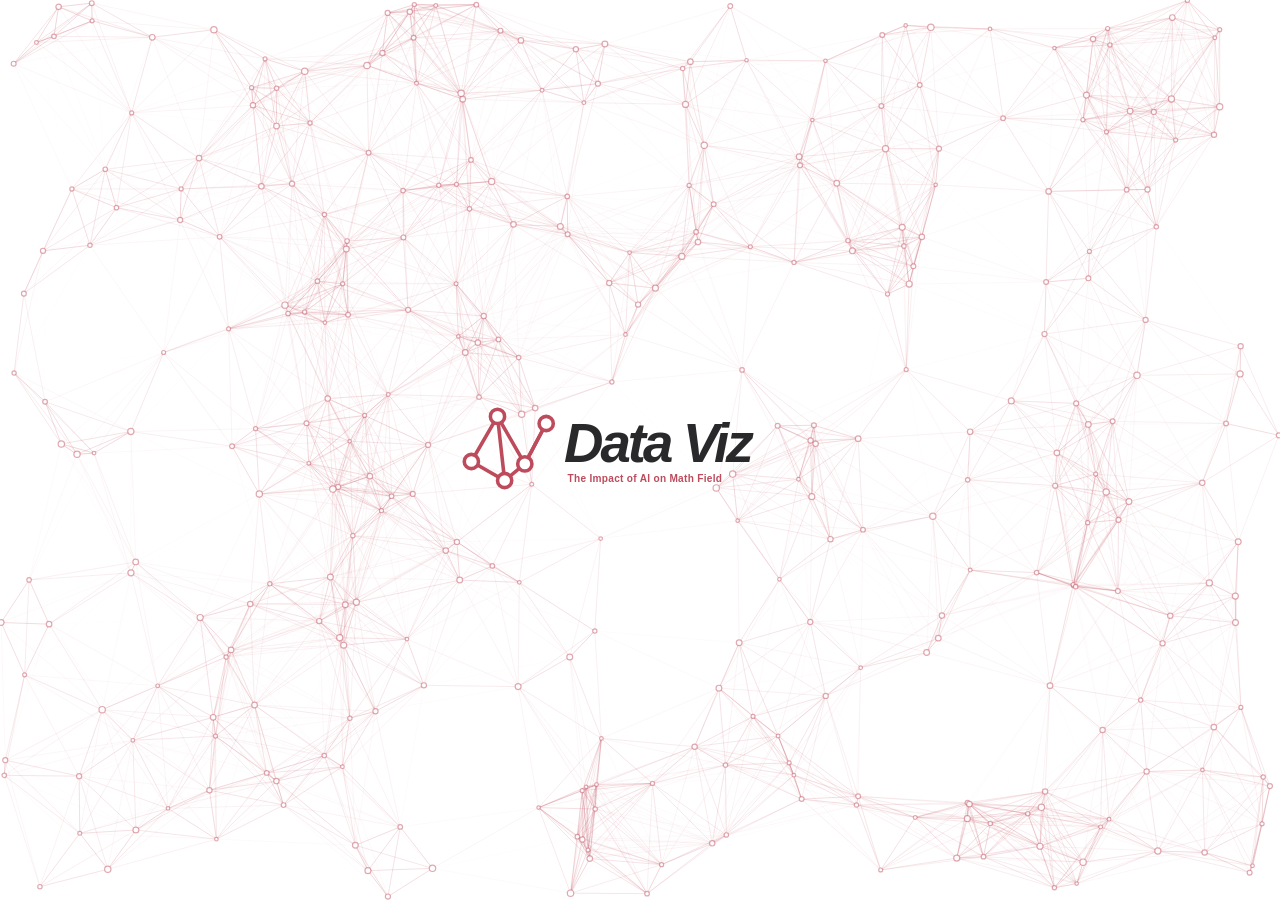
==== index.html @ 17d4554e "Added landing page first vers" ====
<!doctype html>
<html lang="it">
<head>
  <meta charset="utf-8">
  <meta name="viewport" content="width=device-width, initial-scale=1">
  <title>The Impact of AI on Math field</title>

  <link rel="stylesheet" href="styles/style.css">
</head>

<body>
  <canvas class="network" id="network" aria-hidden="true"></canvas>

  <svg class="logo"
       viewBox="0 0 320 92"
       role="img"
       aria-label="Data Viz — The impact of AI on Math Field">
    <g fill="none" stroke="#bd4b5c" stroke-width="3" stroke-linecap="round">
      <path d="M18 56 40 18 63 58 81 24"/>
      <path d="M18 56 46 72 63 58 81 24"/>
      <path d="M40 18 46 72"/>
    </g>

    <g fill="#fff" stroke="#bd4b5c" stroke-width="3">
      <circle cx="18" cy="56" r="6"/>
      <circle cx="40" cy="18" r="6"/>
      <circle cx="63" cy="58" r="6"/>
      <circle cx="81" cy="24" r="6"/>
      <circle cx="46" cy="72" r="6"/>
    </g>

    <text x="96" y="56"
          fill="#29292b"
          font-family="Arial Black, Arial, sans-serif"
          font-size="46"
          font-weight="900"
          font-style="italic"
          letter-spacing="-2.5">Data Viz</text>

    <text x="99" y="73"
          fill="#bd4b5c"
          font-family="Arial, sans-serif"
          font-size="8.5"
          font-weight="600"
          letter-spacing=".25">The Impact of AI on Math Field</text>
  </svg>

<script src="scripts/script.js"></script>

</body>
</html>
---- styles/style.css ----
* {
      box-sizing: border-box;
    }

html,
body {
      width: 100%;
      min-height: 100%;
      margin: 0;
    }

body {
      min-height: 100vh;
      display: grid;
      place-items: center;
      overflow: hidden;
      background: #fff;
    }

.network {
      position: fixed;
      inset: 0;
      z-index: 0;
      width: 100%;
      height: 100%;
      pointer-events: none;
    }

.logo {
      position: relative;
      z-index: 1;
      display: block;
      width: clamp(240px, 44vw, 380px);
      height: auto;
    }
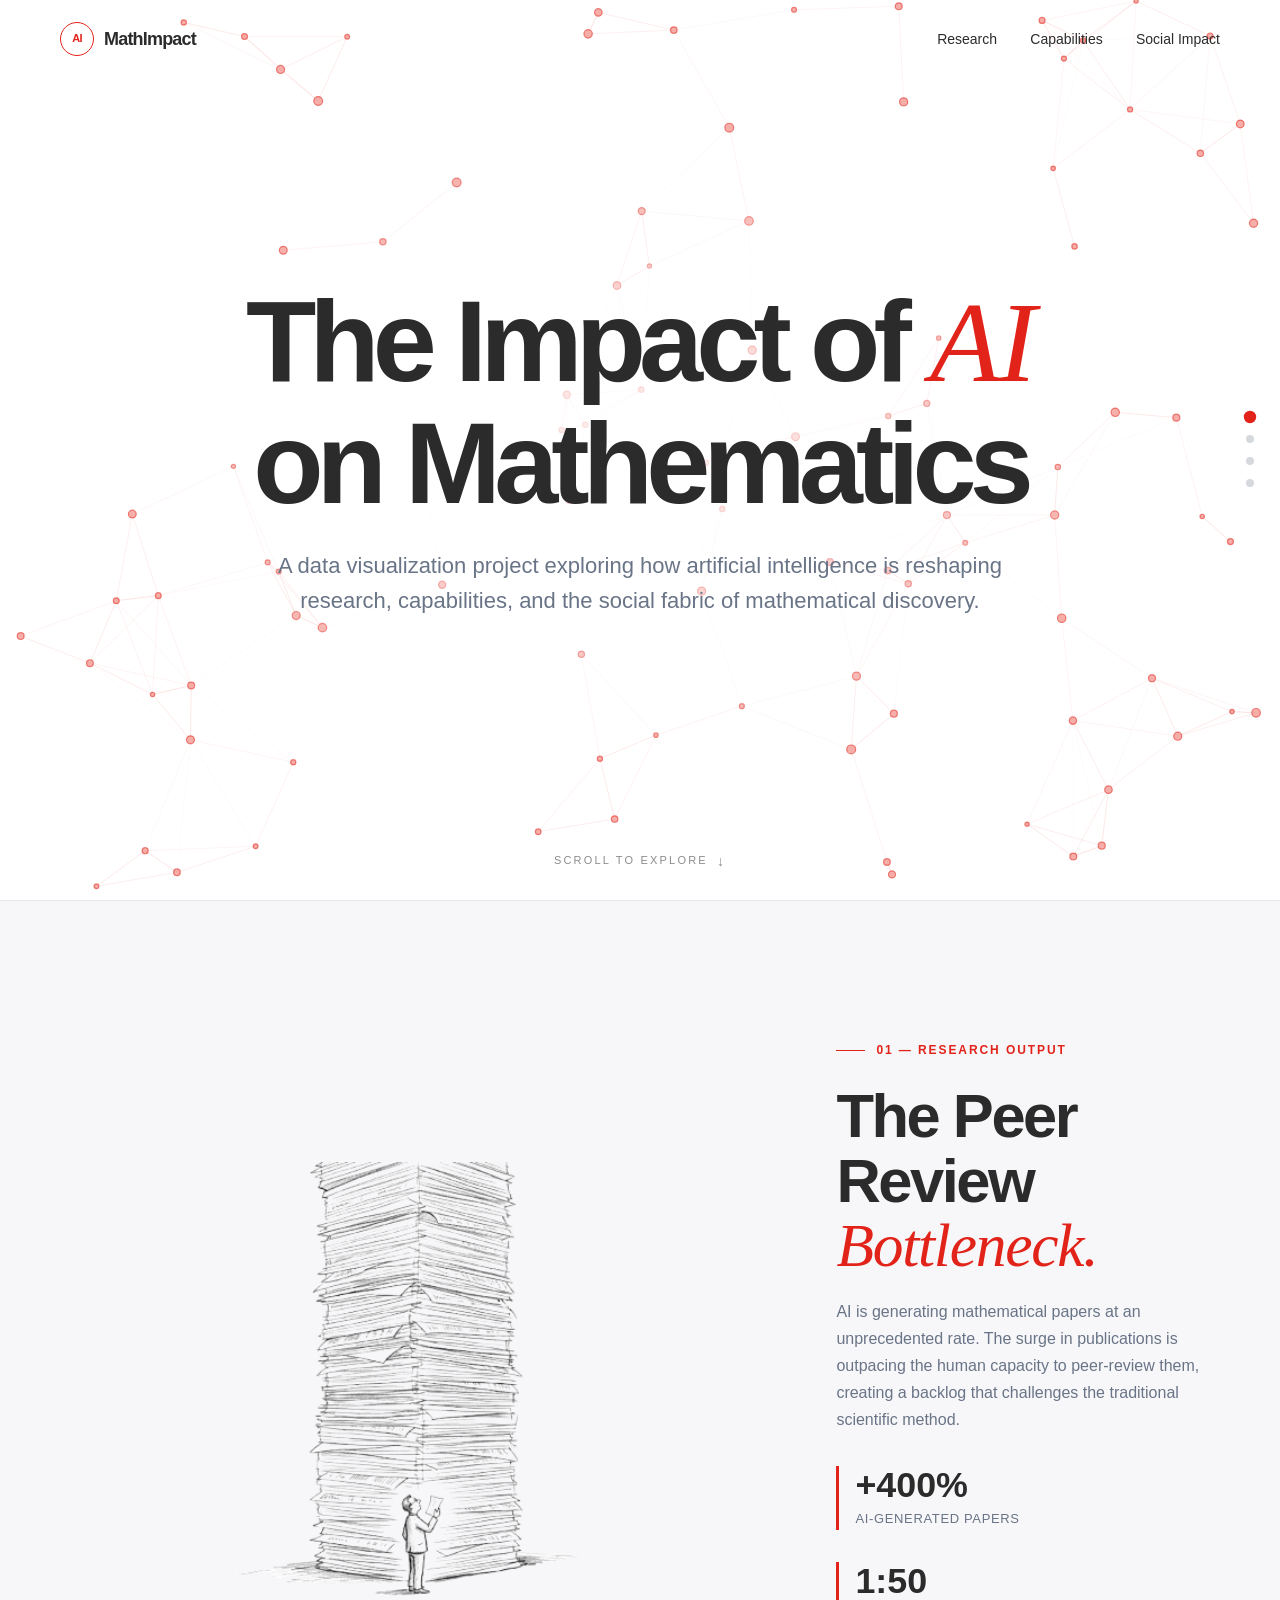
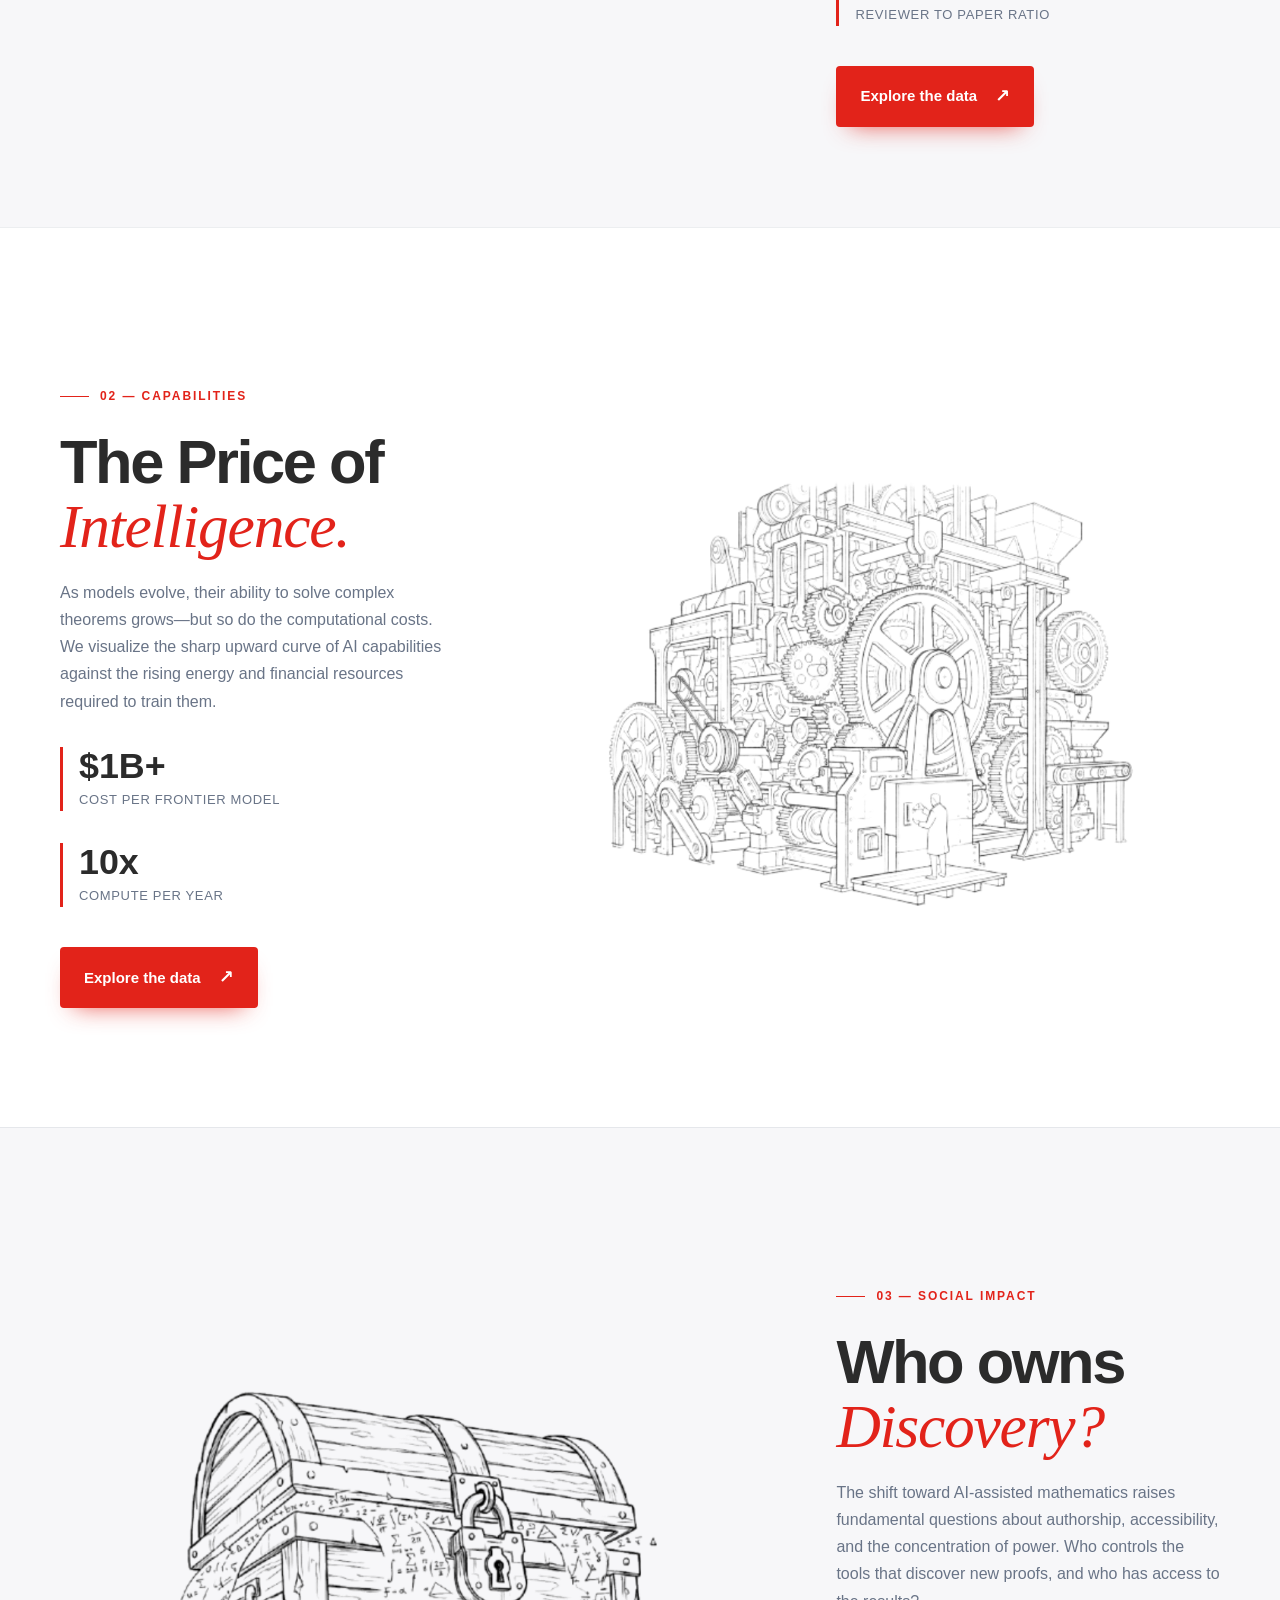
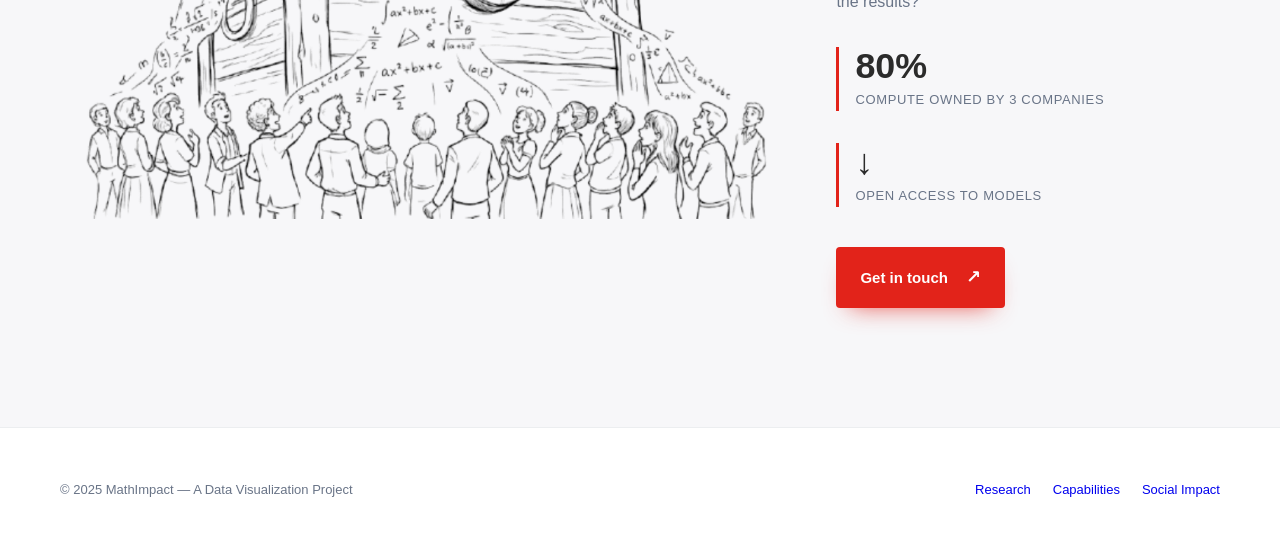
==== commit fbe09d8f: "a simple sketch of a landing page" ====
--- a/index.html
+++ b/index.html
@@ -1,52 +1,888 @@
 <!doctype html>
-<html lang="it">
+<html lang="en">
 <head>
   <meta charset="utf-8">
   <meta name="viewport" content="width=device-width, initial-scale=1">
-  <title>The Impact of AI on Math field</title>
-
-  <link rel="stylesheet" href="styles/style.css">
+  <meta name="theme-color" content="#ffffff">
+  <title>AI & Mathematics — A Data Visualization Project</title>
+  <meta name="description" content="Visualizing the impact of Artificial Intelligence on the field of Mathematics: research output, capabilities, costs, and social implications.">
+
+  <style>
+    /* ============================================================
+       VARIABLES
+       ============================================================ */
+    :root {
+      --ink:        #2b2b2b;
+      --paper:      #ffffff;
+      --paper-alt:  #f7f7f9; /* Grigio molto leggero per i divisori */
+      --muted:      #697487;
+      --hair:       rgba(23, 40, 63, .08);
+      --pad:        clamp(20px, 5vw, 60px);
+      --ease:       cubic-bezier(.22, .61, .36, 1);
+
+      /* Data Viz Accent Colors */
+      --accent-red: #e2231a;
+      --accent-node: #f4a09a;
+      --accent-line: rgba(226, 35, 26, .18);
+    }
+
+    *, *::before, *::after { box-sizing: border-box; }
+    html { scroll-behavior: smooth; }
+
+    body {
+      margin: 0;
+      background: var(--paper);
+      color: var(--ink);
+      font-family: Inter, "Helvetica Neue", Arial, system-ui, sans-serif;
+      font-size: 16px;
+      line-height: 1.6;
+      -webkit-font-smoothing: antialiased;
+      overflow-x: hidden;
+    }
+
+    /* ============================================================
+       HEADER & NAVIGATION
+       ============================================================ */
+    .site-header {
+      position: fixed;
+      inset: 0 0 auto 0;
+      z-index: 50;
+      display: flex;
+      align-items: center;
+      justify-content: space-between;
+      gap: 24px;
+      padding: 22px var(--pad);
+      color: var(--ink);
+      transition: padding .35s var(--ease),
+                  background .35s var(--ease),
+                  box-shadow .35s var(--ease);
+    }
+
+    .site-header.is-scrolled {
+      padding-top: 12px;
+      padding-bottom: 12px;
+      background: rgba(255, 255, 255, .85);
+      -webkit-backdrop-filter: blur(16px) saturate(1.5);
+      backdrop-filter: blur(16px) saturate(1.5);
+      box-shadow: 0 1px 0 var(--hair);
+    }
+
+    .brand {
+      display: flex;
+      align-items: center;
+      gap: 10px;
+      font-size: 18px;
+      font-weight: 750;
+      letter-spacing: -.045em;
+      color: inherit;
+      text-decoration: none;
+    }
+
+    .brand-mark {
+      width: 34px;
+      height: 34px;
+      display: grid;
+      place-items: center;
+      border: 1.5px solid var(--accent-red);
+      border-radius: 50%;
+      color: var(--accent-red);
+      font-size: 11px;
+      font-weight: 700;
+      transition: background .25s var(--ease), color .25s var(--ease);
+    }
+
+    .brand:hover .brand-mark { background: var(--accent-red); color: #fff; }
+
+    .nav {
+      display: flex;
+      align-items: center;
+      gap: clamp(16px, 2.6vw, 40px);
+      font-size: 14px;
+      font-weight: 500;
+    }
+
+    .nav a {
+      position: relative;
+      padding: 4px 0;
+      color: inherit;
+      text-decoration: none;
+      transition: color .2s var(--ease);
+    }
+
+    .nav a::after {
+      content: "";
+      position: absolute;
+      left: 0; right: 0; bottom: -1px;
+      height: 1px;
+      background: var(--accent-red);
+      transform: scaleX(0);
+      transform-origin: left;
+      transition: transform .3s var(--ease);
+    }
+
+    .nav a:hover { color: var(--accent-red); }
+    .nav a:hover::after { transform: scaleX(1); }
+
+    /* ============================================================
+       HERO — Animated Network
+       ============================================================ */
+    .hero {
+      position: relative;
+      min-height: 100svh;
+      display: grid;
+      place-items: center;
+      background: var(--paper);
+      overflow: hidden;
+      isolation: isolate;
+    }
+
+    #network {
+      position: absolute;
+      inset: 0;
+      width: 100%;
+      height: 100%;
+      z-index: 0;
+      display: block;
+    }
+
+    .hero::after {
+      content: "";
+      position: absolute;
+      inset: 0;
+      z-index: 1;
+      pointer-events: none;
+      background: radial-gradient(ellipse 55% 50% at 50% 50%,
+                                  rgba(255, 255, 255, .9) 0%,
+                                  rgba(255, 255, 255, 0) 70%);
+    }
+
+    .hero-logo {
+      position: relative;
+      z-index: 2;
+      display: flex;
+      flex-direction: column;
+      align-items: center;
+      text-align: center;
+      gap: 24px;
+      padding: 0 var(--pad);
+      animation: logoIn 1.4s var(--ease) both;
+    }
+
+    @keyframes logoIn {
+      from { opacity: 0; transform: translateY(14px); }
+      to   { opacity: 1; transform: none; }
+    }
+
+    .hero-title {
+      font-family: Inter, "Helvetica Neue", Arial, sans-serif;
+      font-weight: 800;
+      font-size: clamp(56px, 9vw, 120px);
+      line-height: 1.05;
+      letter-spacing: -.06em;
+      color: var(--ink);
+      margin: 0;
+    }
+
+    .hero-title em {
+      font-family: Georgia, "Times New Roman", serif;
+      font-style: italic;
+      font-weight: 400;
+      color: var(--accent-red);
+      letter-spacing: -.02em;
+    }
+
+    .hero-subtitle {
+      font-size: clamp(18px, 1.8vw, 22px);
+      font-weight: 500;
+      color: var(--muted);
+      max-width: 65ch;
+      margin: 0;
+      line-height: 1.6;
+    }
+
+    .hero-scroll {
+      position: absolute;
+      z-index: 3;
+      left: 50%;
+      bottom: 28px;
+      transform: translateX(-50%);
+      display: inline-flex;
+      align-items: center;
+      gap: 9px;
+      font-size: 11px;
+      letter-spacing: .2em;
+      text-transform: uppercase;
+      color: rgba(43, 43, 43, .55);
+      text-decoration: none;
+      transition: color .25s var(--ease);
+    }
+
+    .hero-scroll:hover { color: var(--accent-red); }
+
+    .hero-scroll .arrow {
+      font-size: 14px;
+      animation: nudge 1.7s ease-in-out infinite;
+    }
+
+    @keyframes nudge { 50% { transform: translateY(5px); } }
+
+    /* ============================================================
+       SECTIONS
+       ============================================================ */
+    .slide {
+      position: relative;
+      min-height: 100svh;
+      padding: 140px var(--pad) 100px;
+      display: grid;
+      place-items: center;
+      overflow: hidden;
+      border-top: 1px solid var(--hair); /* Divisorio tra le sezioni */
+    }
+
+    /* Sfondo alternato per dividere visivamente le sezioni */
+    .slide:nth-child(even) { 
+      background: var(--paper-alt); 
+    }
+
+    .slide-inner {
+      width: min(1400px, 100%); /* Più largo per ridurre lo spazio vuoto */
+      display: grid;
+      grid-template-columns: 1.3fr .7fr; /* Più spazio all'immagine */
+      align-items: center;
+      gap: clamp(40px, 5vw, 80px);
+    }
+
+    .slide.reverse .slide-inner { 
+      grid-template-columns: .7fr 1.3fr; 
+    }
+    .slide.reverse .visual { order: 2; }
+    .slide.reverse .copy   { order: 1; }
+
+    /* ---------- Visual: sketch + color (TRASPARENTE) ---------- */
+    .visual {
+      position: relative;
+      margin: 0;
+      width: 100%;
+      overflow: hidden;
+      transform: translateZ(0);
+      background: transparent;
+    }
+
+    .visual .sketch {
+      display: block;
+      width: 100%;
+      height: auto; 
+      object-fit: contain; 
+      filter: grayscale(1) contrast(1.06) brightness(1.05);
+      opacity: 1; 
+    }
+
+    .visual .color-image {
+      position: absolute;
+      inset: 0;
+      width: 100%;
+      height: 100%;
+      object-fit: contain; 
+      will-change: clip-path;
+      clip-path: polygon(0% 0%, 100% 0%, 100% 0%, 0% 0%);
+    }
+
+    /* ---------- Text ---------- */
+    .copy { max-width: 100%; }
+
+    .eyebrow {
+      display: flex;
+      align-items: center;
+      gap: 11px;
+      margin: 0 0 24px;
+      color: var(--accent-red);
+      font-size: 12px;
+      font-weight: 700;
+      letter-spacing: .16em;
+      text-transform: uppercase;
+    }
+
+    .eyebrow::before {
+      content: "";
+      flex: none;
+      width: 29px;
+      height: 1px;
+      background: currentColor;
+    }
+
+    h2 {
+      margin: 0 0 20px;
+      font-weight: 600;
+      line-height: 1.05;
+      letter-spacing: -.04em;
+      font-size: clamp(40px, 4.8vw, 64px); /* Titoli più grandi */
+      color: var(--ink);
+    }
+
+    h2 em {
+      color: var(--accent-red);
+      font-family: Georgia, "Times New Roman", serif;
+      font-weight: 400;
+      font-style: italic;
+      letter-spacing: -.02em;
+    }
+
+    .lede {
+      margin: 0 0 32px;
+      color: var(--muted);
+      font-size: clamp(16px, 1.2vw, 18px); /* Testo più leggibile */
+      line-height: 1.7;
+    }
+
+    /* Stat blocks */
+    .stat-group {
+      display: flex;
+      gap: 32px;
+      margin-bottom: 40px;
+      flex-wrap: wrap;
+    }
+    
+    .stat-item {
+      border-left: 3px solid var(--accent-red);
+      padding-left: 16px;
+    }
+    
+    .stat-value {
+      font-size: clamp(28px, 2.8vw, 38px); /* Numeri più grandi */
+      font-weight: 700;
+      color: var(--ink);
+      line-height: 1.1;
+      margin-bottom: 4px;
+    }
+    
+    .stat-label {
+      font-size: 13px;
+      color: var(--muted);
+      text-transform: uppercase;
+      letter-spacing: .05em;
+    }
+
+    .button {
+      display: inline-flex;
+      align-items: center;
+      gap: 18px;
+      padding: 16px 24px;
+      border-radius: 4px;
+      background: var(--accent-red);
+      color: #fff;
+      font-size: 15px;
+      font-weight: 650;
+      text-decoration: none;
+      box-shadow: 0 12px 24px -14px rgba(226, 35, 26, .8);
+      transition: background .22s var(--ease),
+                  transform .22s var(--ease),
+                  box-shadow .22s var(--ease);
+    }
+
+    .button:hover {
+      background: #c11a13;
+      transform: translateY(-2px);
+      box-shadow: 0 18px 30px -16px rgba(226, 35, 26, .9);
+    }
+
+    .button .arrow {
+      font-size: 18px;
+      transition: transform .25s var(--ease);
+    }
+
+    .button:hover .arrow { transform: translate(2px, -2px); }
+
+    /* ============================================================
+       RAIL & FOOTER
+       ============================================================ */
+    .rail {
+      position: fixed;
+      right: clamp(14px, 2vw, 30px);
+      top: 50%;
+      transform: translateY(-50%);
+      z-index: 45;
+      display: flex;
+      flex-direction: column;
+      gap: 14px;
+    }
+
+    .rail a {
+      width: 8px;
+      height: 8px;
+      border-radius: 50%;
+      background: rgba(23, 40, 63, .18);
+      transition: background .3s var(--ease), transform .3s var(--ease);
+    }
+
+    .rail a:hover { background: rgba(23, 40, 63, .42); }
+
+    .rail a.is-active {
+      background: var(--accent-red);
+      transform: scale(1.55);
+    }
+
+    .site-footer {
+      display: flex;
+      flex-wrap: wrap;
+      align-items: center;
+      justify-content: space-between;
+      gap: 18px;
+      padding: 52px var(--pad) 42px;
+      border-top: 1px solid var(--hair);
+      background: var(--paper);
+      color: var(--muted);
+      font-size: 13px;
+    }
+
+    .site-footer nav { display: flex; gap: 22px; }
+    .site-footer a { text-decoration: none; transition: color .2s; }
+    .site-footer a:hover { color: var(--accent-red); }
+
+    /* ============================================================
+       RESPONSIVE
+       ============================================================ */
+    @media (max-width: 1080px) {
+      .rail { display: none; }
+    }
+
+    @media (max-width: 820px) {
+      .site-header { padding: 16px var(--pad); }
+
+      .nav { gap: 14px; font-size: 13px; }
+      .nav a:nth-child(n+4) { display: none; }
+
+      .slide { padding: 120px var(--pad) 80px; }
+
+      .slide-inner,
+      .slide.reverse .slide-inner {
+        grid-template-columns: 1fr;
+        gap: 40px;
+      }
+
+      .slide.reverse .visual,
+      .slide.reverse .copy { order: initial; }
+
+      .stat-group { gap: 20px; }
+
+      .brand { font-size: 16px; }
+      .brand-mark { width: 30px; height: 30px; font-size: 10px; }
+    }
+
+    @media (prefers-reduced-motion: reduce) {
+      html { scroll-behavior: auto; }
+      .hero-logo { animation: none; }
+      .hero-scroll .arrow { animation: none; }
+      .button, .nav a::after, .rail a { transition: none; }
+    }
+  </style>
 </head>
 
 <body>
-  <canvas class="network" id="network" aria-hidden="true"></canvas>
-
-  <svg class="logo"
-       viewBox="0 0 320 92"
-       role="img"
-       aria-label="Data Viz — The impact of AI on Math Field">
-    <g fill="none" stroke="#bd4b5c" stroke-width="3" stroke-linecap="round">
-      <path d="M18 56 40 18 63 58 81 24"/>
-      <path d="M18 56 46 72 63 58 81 24"/>
-      <path d="M40 18 46 72"/>
-    </g>
-
-    <g fill="#fff" stroke="#bd4b5c" stroke-width="3">
-      <circle cx="18" cy="56" r="6"/>
-      <circle cx="40" cy="18" r="6"/>
-      <circle cx="63" cy="58" r="6"/>
-      <circle cx="81" cy="24" r="6"/>
-      <circle cx="46" cy="72" r="6"/>
-    </g>
-
-    <text x="96" y="56"
-          fill="#29292b"
-          font-family="Arial Black, Arial, sans-serif"
-          font-size="46"
-          font-weight="900"
-          font-style="italic"
-          letter-spacing="-2.5">Data Viz</text>
-
-    <text x="99" y="73"
-          fill="#bd4b5c"
-          font-family="Arial, sans-serif"
-          font-size="8.5"
-          font-weight="600"
-          letter-spacing=".25">The Impact of AI on Math Field</text>
-  </svg>
-
-<script src="scripts/script.js"></script>
-
+
+  <header class="site-header">
+    <a class="brand" href="#home" aria-label="AI & Math, back to top">
+      <span class="brand-mark">AI</span>
+      <span>MathImpact</span>
+    </a>
+
+    <nav class="nav" aria-label="Main navigation">
+      <a href="#research">Research</a>
+      <a href="#capabilities">Capabilities</a>
+      <a href="#social">Social Impact</a>
+    </nav>
+  </header>
+
+  <aside class="rail" aria-label="Page sections">
+    <a href="#home"         aria-label="Home"></a>
+    <a href="#research"     aria-label="Research"></a>
+    <a href="#capabilities" aria-label="Capabilities"></a>
+    <a href="#social"       aria-label="Social Impact"></a>
+  </aside>
+
+  <main>
+
+    <!-- HERO -->
+    <section class="hero" id="home" aria-labelledby="hero-title">
+      <canvas id="network" aria-hidden="true"></canvas>
+
+      <div class="hero-logo">
+        <h1 class="hero-title" id="hero-title">
+          The Impact of <em>AI</em><br>on Mathematics
+        </h1>
+        <p class="hero-subtitle">
+          A data visualization project exploring how artificial intelligence is reshaping research, capabilities, and the social fabric of mathematical discovery.
+        </p>
+      </div>
+
+      <a class="hero-scroll" href="#research">
+        Scroll to explore
+        <span class="arrow" aria-hidden="true">↓</span>
+      </a>
+    </section>
+
+    <!-- RESEARCH IMPACT -->
+    <section class="slide" id="research">
+      <div class="slide-inner">
+        <figure class="visual">
+          <img class="sketch"
+               src="images/research-sketch.png"
+               alt="Research Output — sketch">
+          <img class="color-image"
+               src="images/research-color.png"
+               alt="" aria-hidden="true">
+        </figure>
+        <div class="copy">
+          <p class="eyebrow">01 — Research Output</p>
+          <h2>The Peer Review <em>Bottleneck.</em></h2>
+          <p class="lede">
+            AI is generating mathematical papers at an unprecedented rate. The surge in publications is outpacing the human capacity to peer-review them, creating a backlog that challenges the traditional scientific method.
+          </p>
+          <div class="stat-group">
+            <div class="stat-item">
+              <div class="stat-value">+400%</div>
+              <div class="stat-label">AI-generated papers</div>
+            </div>
+            <div class="stat-item">
+              <div class="stat-value">1:50</div>
+              <div class="stat-label">Reviewer to paper ratio</div>
+            </div>
+          </div>
+          <a class="button" href="#capabilities">Explore the data <span class="arrow">↗</span></a>
+        </div>
+      </div>
+    </section>
+
+    <!-- CAPABILITIES & COSTS -->
+    <section class="slide reverse" id="capabilities">
+      <div class="slide-inner">
+        <figure class="visual">
+          <img class="sketch"
+               src="images/capabilities-sketch.png"
+               alt="Capabilities and Costs — sketch">
+          <img class="color-image"
+               src="images/capabilities-color.png"
+               alt="" aria-hidden="true">
+        </figure>
+        <div class="copy">
+          <p class="eyebrow">02 — Capabilities</p>
+          <h2>The Price of <em>Intelligence.</em></h2>
+          <p class="lede">
+            As models evolve, their ability to solve complex theorems grows—but so do the computational costs. We visualize the sharp upward curve of AI capabilities against the rising energy and financial resources required to train them.
+          </p>
+          <div class="stat-group">
+            <div class="stat-item">
+              <div class="stat-value">$1B+</div>
+              <div class="stat-label">Cost per frontier model</div>
+            </div>
+            <div class="stat-item">
+              <div class="stat-value">10x</div>
+              <div class="stat-label">Compute per year</div>
+            </div>
+          </div>
+          <a class="button" href="#social">Explore the data <span class="arrow">↗</span></a>
+        </div>
+      </div>
+    </section>
+
+    <!-- SOCIAL IMPACT -->
+    <section class="slide" id="social">
+      <div class="slide-inner">
+        <figure class="visual">
+          <img class="sketch"
+               src="images/social-sketch.png"
+               alt="Social Impact — sketch">
+          <img class="color-image"
+               src="images/social-color.png"
+               alt="" aria-hidden="true">
+        </figure>
+        <div class="copy">
+          <p class="eyebrow">03 — Social Impact</p>
+          <h2>Who owns <em>Discovery?</em></h2>
+          <p class="lede">
+            The shift toward AI-assisted mathematics raises fundamental questions about authorship, accessibility, and the concentration of power. Who controls the tools that discover new proofs, and who has access to the results?
+          </p>
+          <div class="stat-group">
+            <div class="stat-item">
+              <div class="stat-value">80%</div>
+              <div class="stat-label">Compute owned by 3 companies</div>
+            </div>
+            <div class="stat-item">
+              <div class="stat-value">↓</div>
+              <div class="stat-label">Open access to models</div>
+            </div>
+          </div>
+          <a class="button" href="mailto:info@example.com">Get in touch <span class="arrow">↗</span></a>
+        </div>
+      </div>
+    </section>
+
+  </main>
+
+  <footer class="site-footer">
+    <span>© 2025 MathImpact — A Data Visualization Project</span>
+    <nav aria-label="Footer links">
+      <a href="#research">Research</a>
+      <a href="#capabilities">Capabilities</a>
+      <a href="#social">Social Impact</a>
+    </nav>
+  </footer>
+
+  <script>
+    (function () {
+      "use strict";
+
+      const header    = document.querySelector(".site-header");
+      const railLinks = Array.from(document.querySelectorAll(".rail a"));
+      const reduce    = window.matchMedia("(prefers-reduced-motion: reduce)").matches;
+
+      /* ============================================================
+         1. ANIMATED NETWORK (canvas)
+         ============================================================ */
+      const canvas = document.getElementById("network");
+      const ctx    = canvas.getContext("2d");
+      const hero   = document.querySelector(".hero");
+
+      let nodes = [];
+      let rafId = null;
+      let dpr   = 1;
+
+      const CONFIG = {
+        density: 12000,
+        maxNodes: 130,
+        linkDist: 150,
+        nodeRadius: [2, 4.5],
+        speed: 0.22,
+        nodeFill:   "rgba(244, 160, 154, 0.85)",
+        nodeStroke: "rgba(226, 35, 26, 0.55)"
+      };
+
+      function resizeCanvas() {
+        dpr = Math.min(window.devicePixelRatio || 1, 2);
+        const w = hero.clientWidth;
+        const h = hero.clientHeight;
+
+        canvas.width  = Math.floor(w * dpr);
+        canvas.height = Math.floor(h * dpr);
+        canvas.style.width  = w + "px";
+        canvas.style.height = h + "px";
+
+        ctx.setTransform(dpr, 0, 0, dpr, 0, 0);
+        buildNodes(w, h);
+      }
+
+      function buildNodes(w, h) {
+        const target = Math.min(CONFIG.maxNodes, Math.round((w * h) / CONFIG.density));
+        nodes = [];
+
+        for (let i = 0; i < target; i++) {
+          nodes.push({
+            x: Math.random() * w,
+            y: Math.random() * h,
+            vx: (Math.random() - 0.5) * CONFIG.speed * 2,
+            vy: (Math.random() - 0.5) * CONFIG.speed * 2,
+            r: CONFIG.nodeRadius[0] +
+               Math.random() * (CONFIG.nodeRadius[1] - CONFIG.nodeRadius[0])
+          });
+        }
+      }
+
+      function draw() {
+        const w = hero.clientWidth;
+        const h = hero.clientHeight;
+
+        ctx.clearRect(0, 0, w, h);
+
+        ctx.lineWidth = 1;
+        for (let i = 0; i < nodes.length; i++) {
+          const a = nodes[i];
+
+          for (let j = i + 1; j < nodes.length; j++) {
+            const b = nodes[j];
+            const dx = a.x - b.x;
+            const dy = a.y - b.y;
+            const d2 = dx * dx + dy * dy;
+
+            if (d2 < CONFIG.linkDist * CONFIG.linkDist) {
+              const d = Math.sqrt(d2);
+              const alpha = 1 - d / CONFIG.linkDist;
+
+              ctx.strokeStyle = "rgba(226, 35, 26," + (0.16 * alpha).toFixed(3) + ")";
+              ctx.beginPath();
+              ctx.moveTo(a.x, a.y);
+              ctx.lineTo(b.x, b.y);
+              ctx.stroke();
+            }
+          }
+        }
+
+        for (let i = 0; i < nodes.length; i++) {
+          const n = nodes[i];
+
+          ctx.beginPath();
+          ctx.arc(n.x, n.y, n.r, 0, Math.PI * 2);
+          ctx.fillStyle = CONFIG.nodeFill;
+          ctx.fill();
+
+          ctx.lineWidth = 1.2;
+          ctx.strokeStyle = CONFIG.nodeStroke;
+          ctx.stroke();
+        }
+      }
+
+      function step() {
+        const w = hero.clientWidth;
+        const h = hero.clientHeight;
+
+        for (let i = 0; i < nodes.length; i++) {
+          const n = nodes[i];
+          n.x += n.vx;
+          n.y += n.vy;
+
+          if (n.x < 0) { n.x = 0; n.vx *= -1; }
+          if (n.x > w) { n.x = w; n.vx *= -1; }
+          if (n.y < 0) { n.y = 0; n.vy *= -1; }
+          if (n.y > h) { n.y = h; n.vy *= -1; }
+        }
+
+        draw();
+        rafId = requestAnimationFrame(step);
+      }
+
+      function startNetwork() {
+        if (reduce) { draw(); return; }
+        cancelAnimationFrame(rafId);
+        step();
+      }
+
+      resizeCanvas();
+      startNetwork();
+
+      let resizeTimer = null;
+      window.addEventListener("resize", function () {
+        clearTimeout(resizeTimer);
+        resizeTimer = setTimeout(function () {
+          resizeCanvas();
+          if (reduce) draw();
+        }, 150);
+      });
+
+      if ("IntersectionObserver" in window && !reduce) {
+        const io = new IntersectionObserver(function (entries) {
+          entries.forEach(function (e) {
+            if (e.isIntersecting) {
+              if (!rafId) startNetwork();
+            } else {
+              cancelAnimationFrame(rafId);
+              rafId = null;
+            }
+          });
+        }, { threshold: 0 });
+        io.observe(hero);
+      }
+
+      /* ============================================================
+         2. REVEAL ANIMATION (Sketch -> Color)
+         ============================================================ */
+      const items = Array.from(document.querySelectorAll(".slide"))
+        .map(function (el, i) {
+          return {
+            el:   el,
+            img:  el.querySelector(".color-image"),
+            seed: 1.7 + i * 2.31
+          };
+        })
+        .filter(function (item) { return item.img; });
+
+      function clipFor(p, seed) {
+        const STEPS = 32;
+        const amp   = Math.sin(Math.min(p, 1) * Math.PI) * 5.5 + 1.0;
+        const pts   = [];
+
+        for (let i = 0; i <= STEPS; i++) {
+          const x = (i / STEPS) * 100;
+
+          const wave =
+            Math.sin(i * 1.63 + seed)        * 0.50 +
+            Math.sin(i * 3.71 + seed * 2.10) * 0.27 +
+            Math.sin(i * 0.61 + seed * 1.90) * 0.16 +
+            Math.sin(i * 7.13 + seed * 3.30) * 0.07;
+
+          let y = p * 100 + wave * amp;
+          y = Math.max(-3, Math.min(103, y));
+
+          pts.push(x.toFixed(2) + "% " + y.toFixed(2) + "%");
+        }
+
+        return "polygon(0% 0%, 100% 0%, " +
+               pts.slice().reverse().join(", ") +
+               ", 0% 0%)";
+      }
+
+      function apply(item, p) {
+        const img = item.img;
+        if (!img) return;
+
+        if (reduce) { img.style.clipPath = "none"; return; }
+
+        if (p >= 0.999) {
+          img.style.clipPath = "none";
+        } else if (p <= 0.001) {
+          img.style.clipPath = "polygon(0% 0%, 100% 0%, 100% 0%, 0% 0%)";
+        } else {
+          img.style.clipPath = clipFor(p, item.seed);
+        }
+      }
+
+      function update() {
+        const vh       = window.innerHeight;
+        const atBottom = window.scrollY + vh >= document.documentElement.scrollHeight - 4;
+
+        header.classList.toggle("is-scrolled", window.scrollY > 24);
+
+        for (let i = 0; i < items.length; i++) {
+          const item = items[i];
+          const rect = item.el.getBoundingClientRect();
+
+          const start = vh;
+          const end   = -vh * 0.4;
+          let p = (start - rect.top) / (start - end);
+          p = Math.max(0, Math.min(1, p));
+
+          if (atBottom && i === items.length - 1) p = 1;
+
+          apply(item, p);
+        }
+      }
+
+      let ticking = false;
+      function requestUpdate() {
+        if (ticking) return;
+        ticking = true;
+        requestAnimationFrame(function () {
+          ticking = false;
+          update();
+        });
+      }
+
+      const observer = new IntersectionObserver(function (entries) {
+        entries.forEach(function (entry) {
+          if (!entry.isIntersecting) return;
+          const id = "#" + entry.target.id;
+          railLinks.forEach(function (a) {
+            a.classList.toggle("is-active", a.getAttribute("href") === id);
+          });
+        });
+      }, { rootMargin: "-45% 0px -45% 0px", threshold: 0 });
+
+      document.querySelectorAll("main section").forEach(function (s) {
+        observer.observe(s);
+      });
+
+      window.addEventListener("scroll", requestUpdate, { passive: true });
+      window.addEventListener("resize", requestUpdate);
+
+      update();
+    })();
+  </script>
 </body>
-</html>
-
+</html>
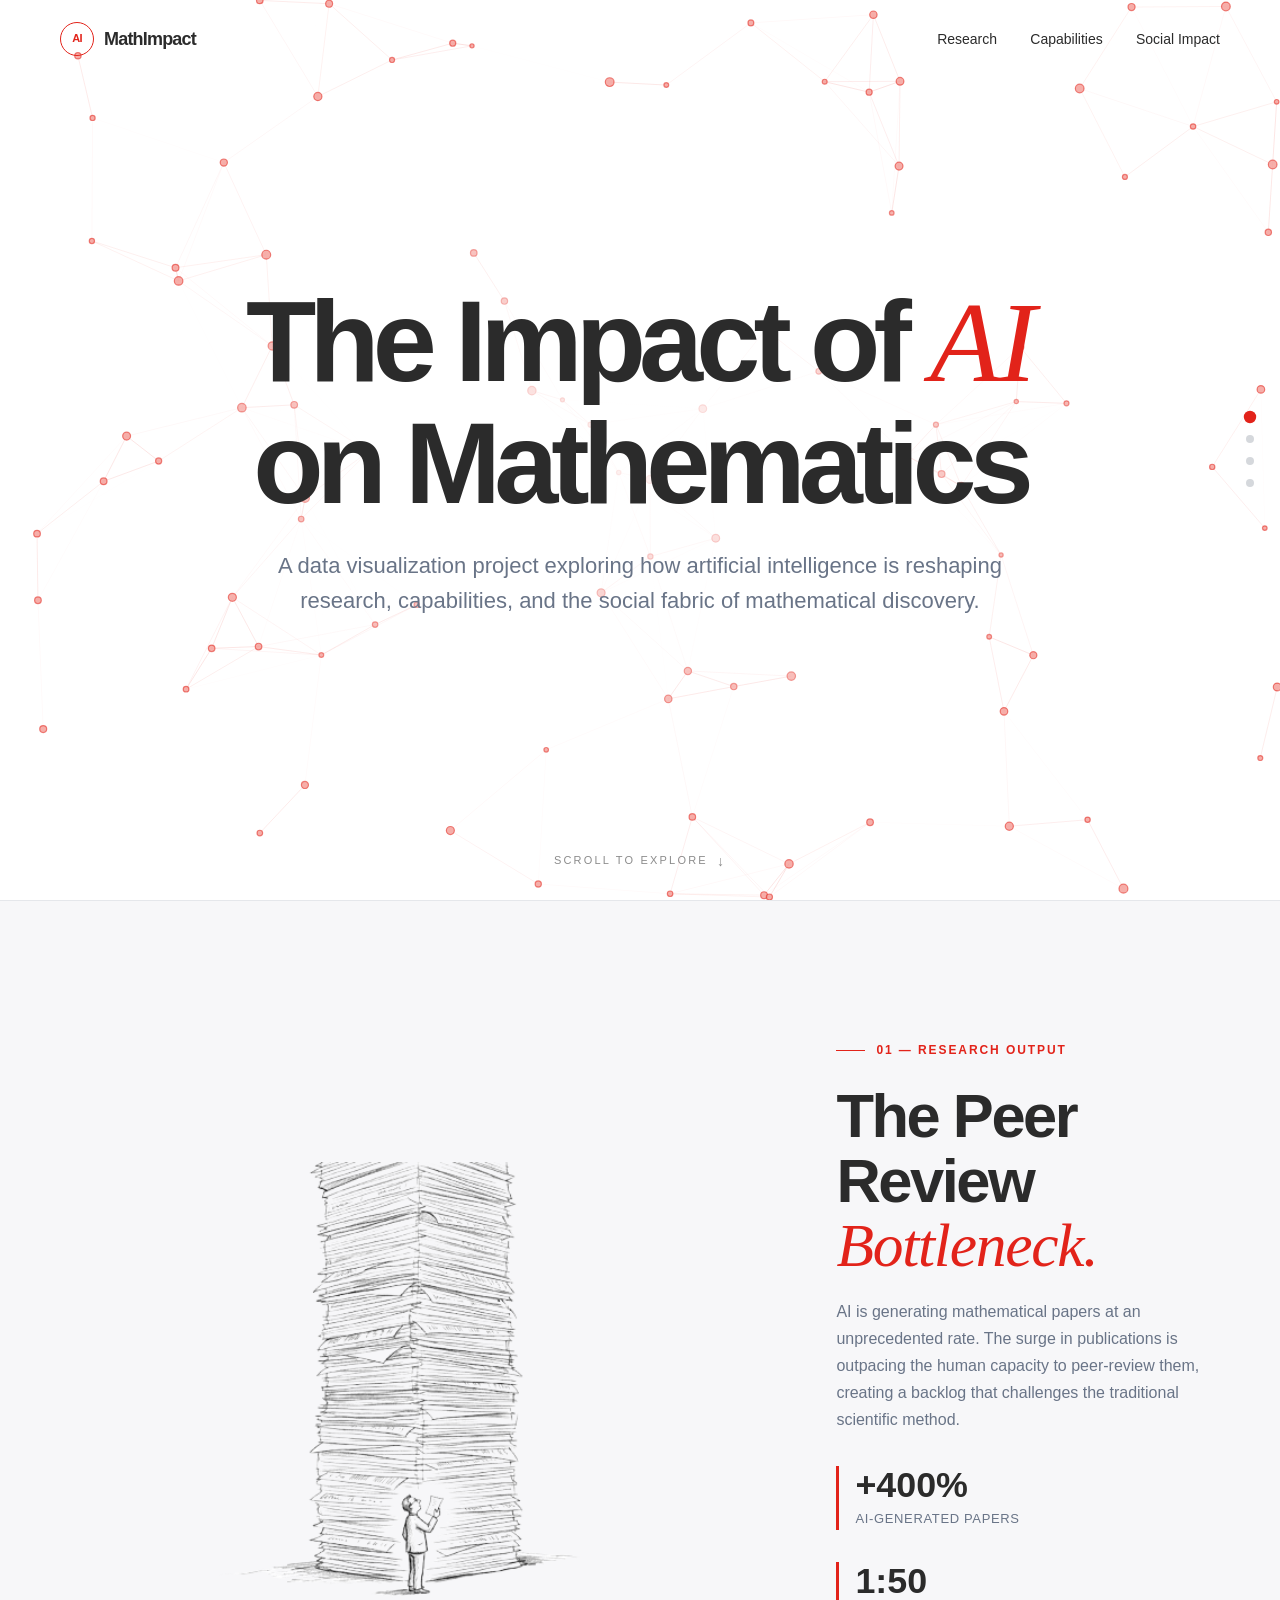
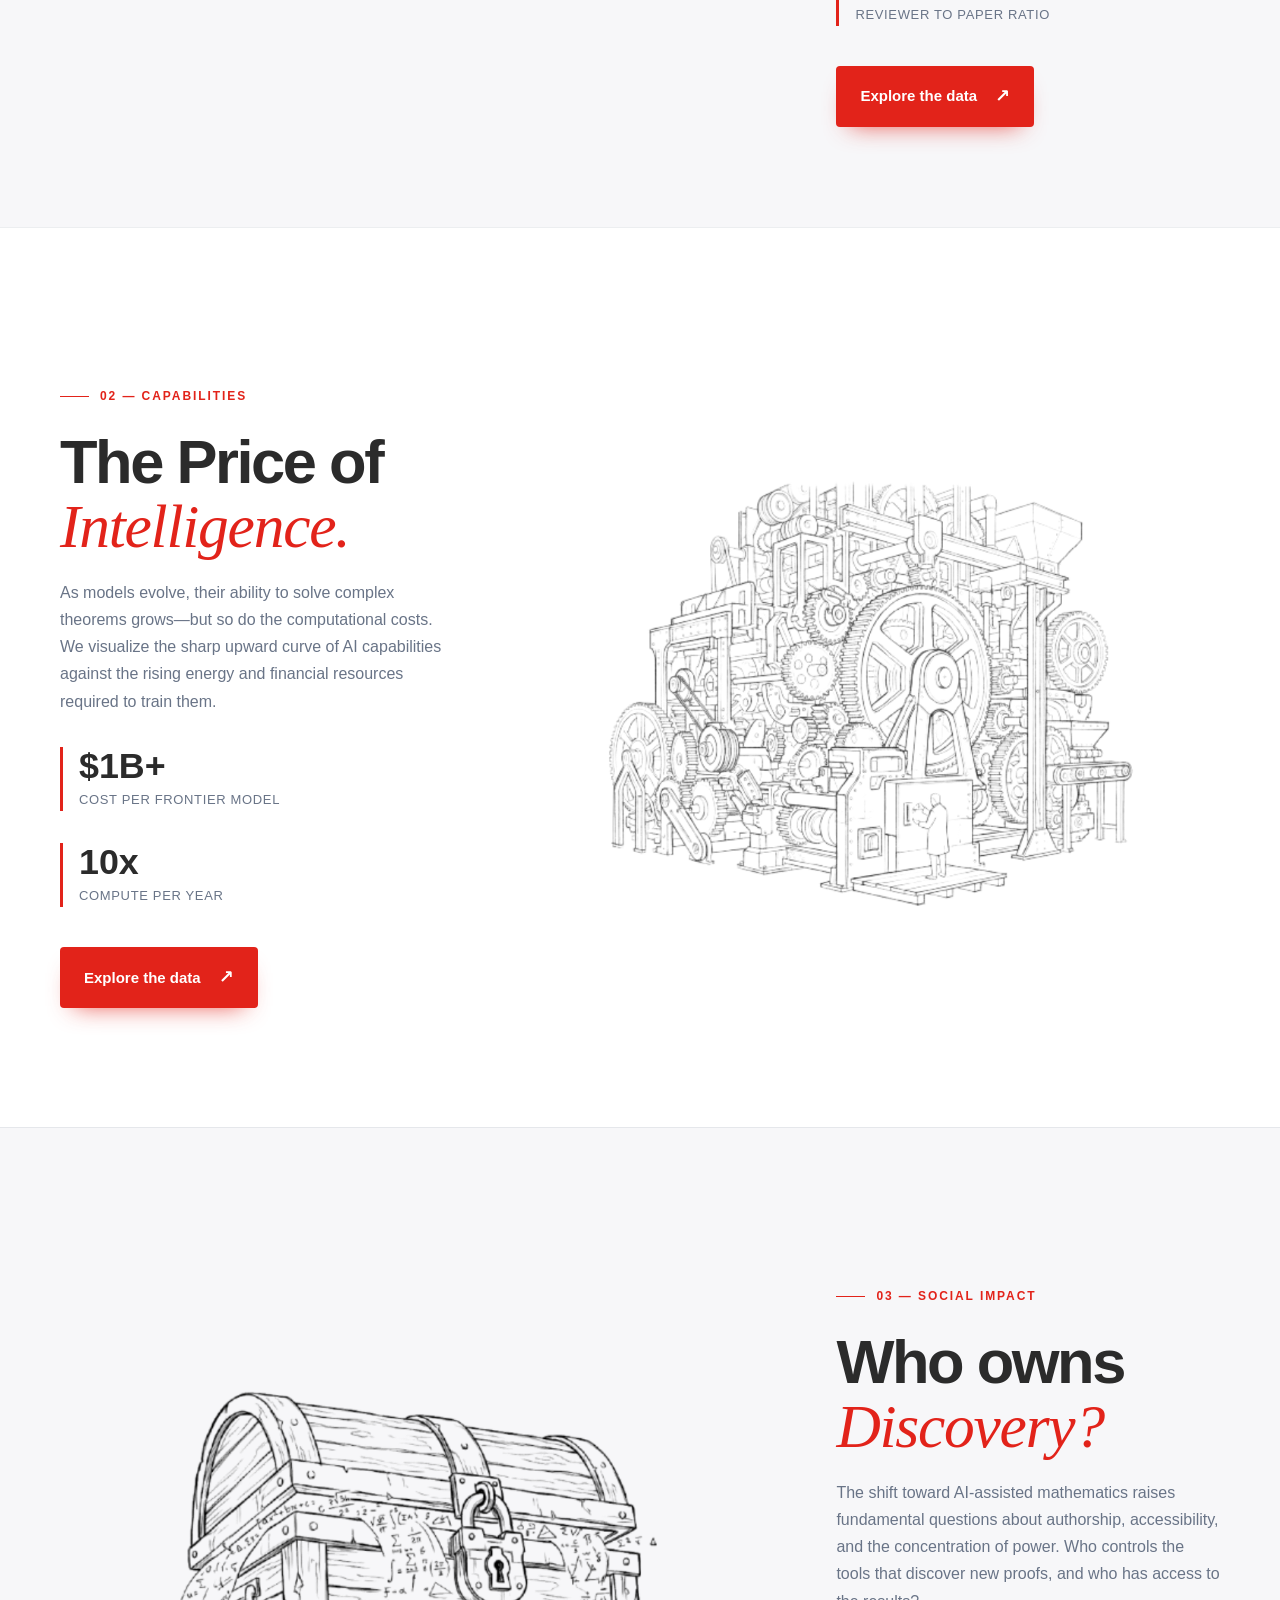
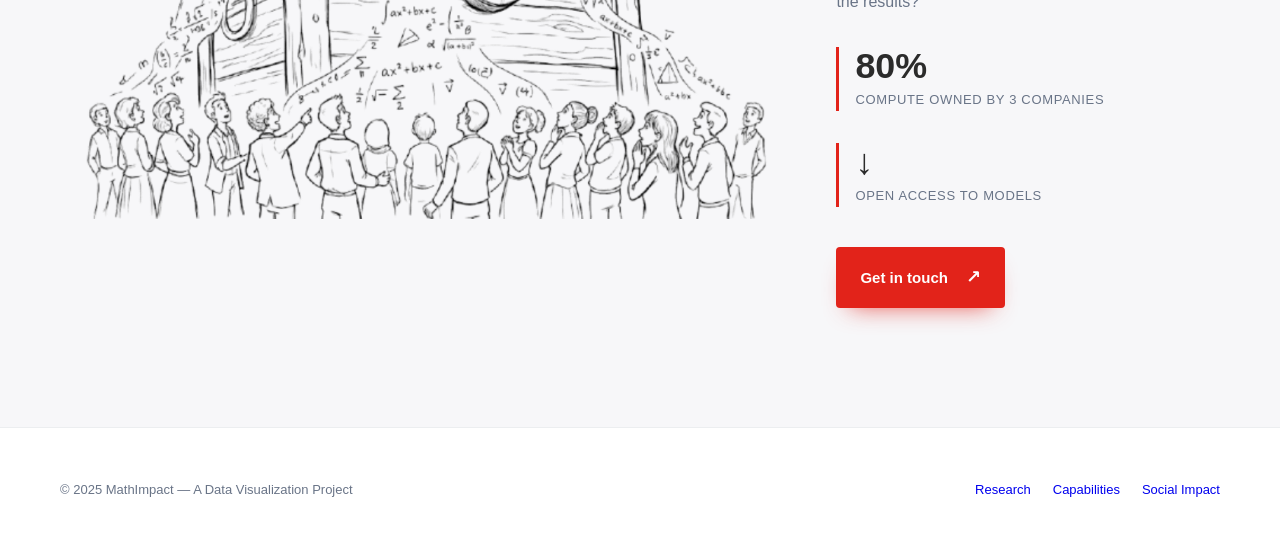
==== commit d474b84c: "bug fixes" ====
--- a/index.html
+++ b/index.html
@@ -644,6 +644,19 @@
 
       let nodes = [];
       let rafId = null;
+      const pointer = { x: 0, y: 0, active: false };
+
+      // Il puntatore è letto sulla finestra (logo e overlay stanno sopra il canvas)
+      // e convertito nelle coordinate del canvas.
+      window.addEventListener("pointermove", function (e) {
+        const r = canvas.getBoundingClientRect();
+        pointer.x = e.clientX - r.left;
+        pointer.y = e.clientY - r.top;
+        pointer.active = pointer.y >= 0 && pointer.y <= r.height;
+      });
+      document.documentElement.addEventListener("pointerleave", function () {
+        pointer.active = false;
+      });
       let dpr   = 1;
 
       const CONFIG = {
@@ -652,6 +665,10 @@
         linkDist: 150,
         nodeRadius: [2, 4.5],
         speed: 0.22,
+        pointerRadius: 135,
+        pointerForce: 0.12,
+        maxSpeed: 2.2,
+        damping: 0.97,
         nodeFill:   "rgba(244, 160, 154, 0.85)",
         nodeStroke: "rgba(226, 35, 26, 0.55)"
       };
@@ -675,11 +692,16 @@
         nodes = [];
 
         for (let i = 0; i < target; i++) {
+          const bvx = (Math.random() - 0.5) * CONFIG.speed * 2;
+          const bvy = (Math.random() - 0.5) * CONFIG.speed * 2;
+
           nodes.push({
             x: Math.random() * w,
             y: Math.random() * h,
-            vx: (Math.random() - 0.5) * CONFIG.speed * 2,
-            vy: (Math.random() - 0.5) * CONFIG.speed * 2,
+            baseVx: bvx,
+            baseVy: bvy,
+            vx: bvx,
+            vy: bvy,
             r: CONFIG.nodeRadius[0] +
                Math.random() * (CONFIG.nodeRadius[1] - CONFIG.nodeRadius[0])
           });
@@ -735,13 +757,36 @@
 
         for (let i = 0; i < nodes.length; i++) {
           const n = nodes[i];
+
+          // La spinta del puntatore si attenua, il movimento di base continua.
+          n.vx = n.baseVx + (n.vx - n.baseVx) * CONFIG.damping;
+          n.vy = n.baseVy + (n.vy - n.baseVy) * CONFIG.damping;
+
+          if (pointer.active) {
+            const dx = n.x - pointer.x;
+            const dy = n.y - pointer.y;
+            const dist = Math.hypot(dx, dy);
+
+            if (dist < CONFIG.pointerRadius && dist > 0) {
+              const k = (1 - dist / CONFIG.pointerRadius) * CONFIG.pointerForce;
+              n.vx += (dx / dist) * k;
+              n.vy += (dy / dist) * k;
+            }
+          }
+
+          const speed = Math.hypot(n.vx, n.vy);
+          if (speed > CONFIG.maxSpeed) {
+            n.vx = (n.vx / speed) * CONFIG.maxSpeed;
+            n.vy = (n.vy / speed) * CONFIG.maxSpeed;
+          }
+
           n.x += n.vx;
           n.y += n.vy;
 
-          if (n.x < 0) { n.x = 0; n.vx *= -1; }
-          if (n.x > w) { n.x = w; n.vx *= -1; }
-          if (n.y < 0) { n.y = 0; n.vy *= -1; }
-          if (n.y > h) { n.y = h; n.vy *= -1; }
+          if (n.x < 0) { n.x = 0; n.vx *= -1; n.baseVx *= -1; }
+          if (n.x > w) { n.x = w; n.vx *= -1; n.baseVx *= -1; }
+          if (n.y < 0) { n.y = 0; n.vy *= -1; n.baseVy *= -1; }
+          if (n.y > h) { n.y = h; n.vy *= -1; n.baseVy *= -1; }
         }
 
         draw();
@@ -788,34 +833,41 @@
           return {
             el:   el,
             img:  el.querySelector(".color-image"),
+            fig:  el.querySelector(".visual"),
             seed: 1.7 + i * 2.31
           };
         })
         .filter(function (item) { return item.img; });
 
+      // Bordo organico: onde a frequenze incommensurabili (lobi grandi + increspature
+      // piccole). La fase deriva con p, così il bordo cambia forma mentre scorri.
+      function edge(x, p, seed) {
+        const t = p * 5.0;
+        return (
+          Math.sin(x * 0.045 + seed        + t * 0.9) * 0.46 +
+          Math.sin(x * 0.101 + seed * 2.10 - t * 1.3) * 0.28 +
+          Math.sin(x * 0.213 + seed * 1.30 + t * 1.9) * 0.16 +
+          Math.sin(x * 0.417 + seed * 3.30 - t * 2.4) * 0.10
+        );
+      }
+
       function clipFor(p, seed) {
-        const STEPS = 32;
-        const amp   = Math.sin(Math.min(p, 1) * Math.PI) * 5.5 + 1.0;
+        const STEPS = 96;
+        const AMP   = 11;              // ampiezza del bordo, in % dell'altezza
+        const lo    = -AMP - 1;        // p = 0: bordo interamente sopra l'immagine
+        const hi    = 100 + AMP + 1;   // p = 1: bordo interamente sotto l'immagine
+        const base  = lo + (hi - lo) * p;
         const pts   = [];
 
         for (let i = 0; i <= STEPS; i++) {
           const x = (i / STEPS) * 100;
-
-          const wave =
-            Math.sin(i * 1.63 + seed)        * 0.50 +
-            Math.sin(i * 3.71 + seed * 2.10) * 0.27 +
-            Math.sin(i * 0.61 + seed * 1.90) * 0.16 +
-            Math.sin(i * 7.13 + seed * 3.30) * 0.07;
-
-          let y = p * 100 + wave * amp;
-          y = Math.max(-3, Math.min(103, y));
-
+          const y = base + edge(x, p, seed) * AMP;
           pts.push(x.toFixed(2) + "% " + y.toFixed(2) + "%");
         }
 
-        return "polygon(0% 0%, 100% 0%, " +
+        return "polygon(0% -20%, 100% -20%, " +
                pts.slice().reverse().join(", ") +
-               ", 0% 0%)";
+               ", 0% -20%)";
       }
 
       function apply(item, p) {
@@ -834,21 +886,30 @@
       }
 
       function update() {
-        const vh       = window.innerHeight;
-        const atBottom = window.scrollY + vh >= document.documentElement.scrollHeight - 4;
-
-        header.classList.toggle("is-scrolled", window.scrollY > 24);
+        const vh        = window.innerHeight;
+        const y         = window.scrollY;
+        const maxScroll = Math.max(0, document.documentElement.scrollHeight - vh);
+
+        header.classList.toggle("is-scrolled", y > 24);
+
+        // Stessa regola per tutte le immagini, misurata sulla figura (non sulla
+        // sezione): p = 0 quando la figura entra dal basso, quindi non può mai
+        // comparire già sostituita. p = 1 quando la figura arriva nella posizione
+        // in cui si ferma l'ULTIMA al fondo pagina: così l'ultima finisce
+        // esattamente a fine scorrimento e le altre si comportano allo stesso modo.
+        const last    = items[items.length - 1];
+        const lastTop = last ? last.fig.getBoundingClientRect().top + y : 0;
+        const sEnd    = lastTop - maxScroll;              // top della figura a fondo pagina
+        const range   = Math.max(vh * 0.5, vh - sEnd);    // px di scroll per la rivelazione
 
         for (let i = 0; i < items.length; i++) {
           const item = items[i];
-          const rect = item.el.getBoundingClientRect();
-
-          const start = vh;
-          const end   = -vh * 0.4;
-          let p = (start - rect.top) / (start - end);
+          const top  = item.fig.getBoundingClientRect().top;
+
+          let p = (vh - top) / range;
           p = Math.max(0, Math.min(1, p));
 
-          if (atBottom && i === items.length - 1) p = 1;
+          if (y >= maxScroll - 2 && i === items.length - 1) p = 1;
 
           apply(item, p);
         }
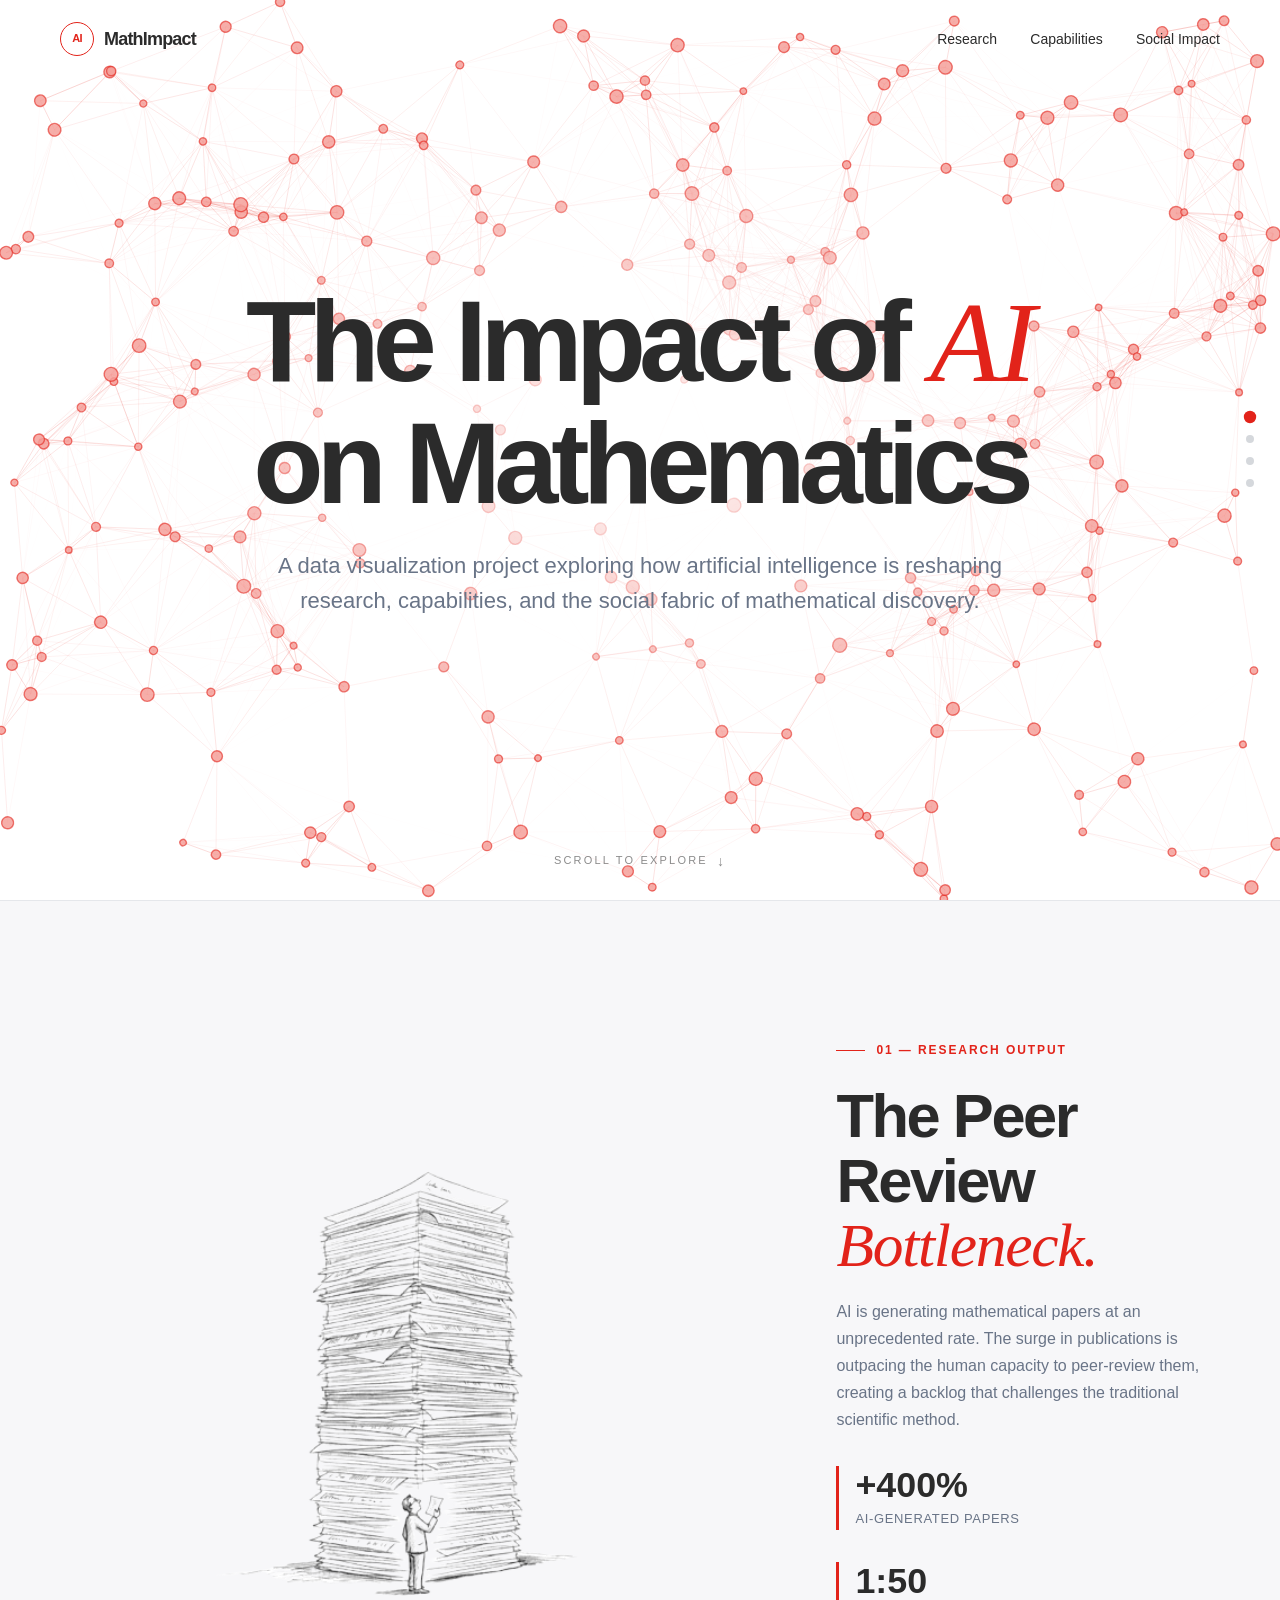
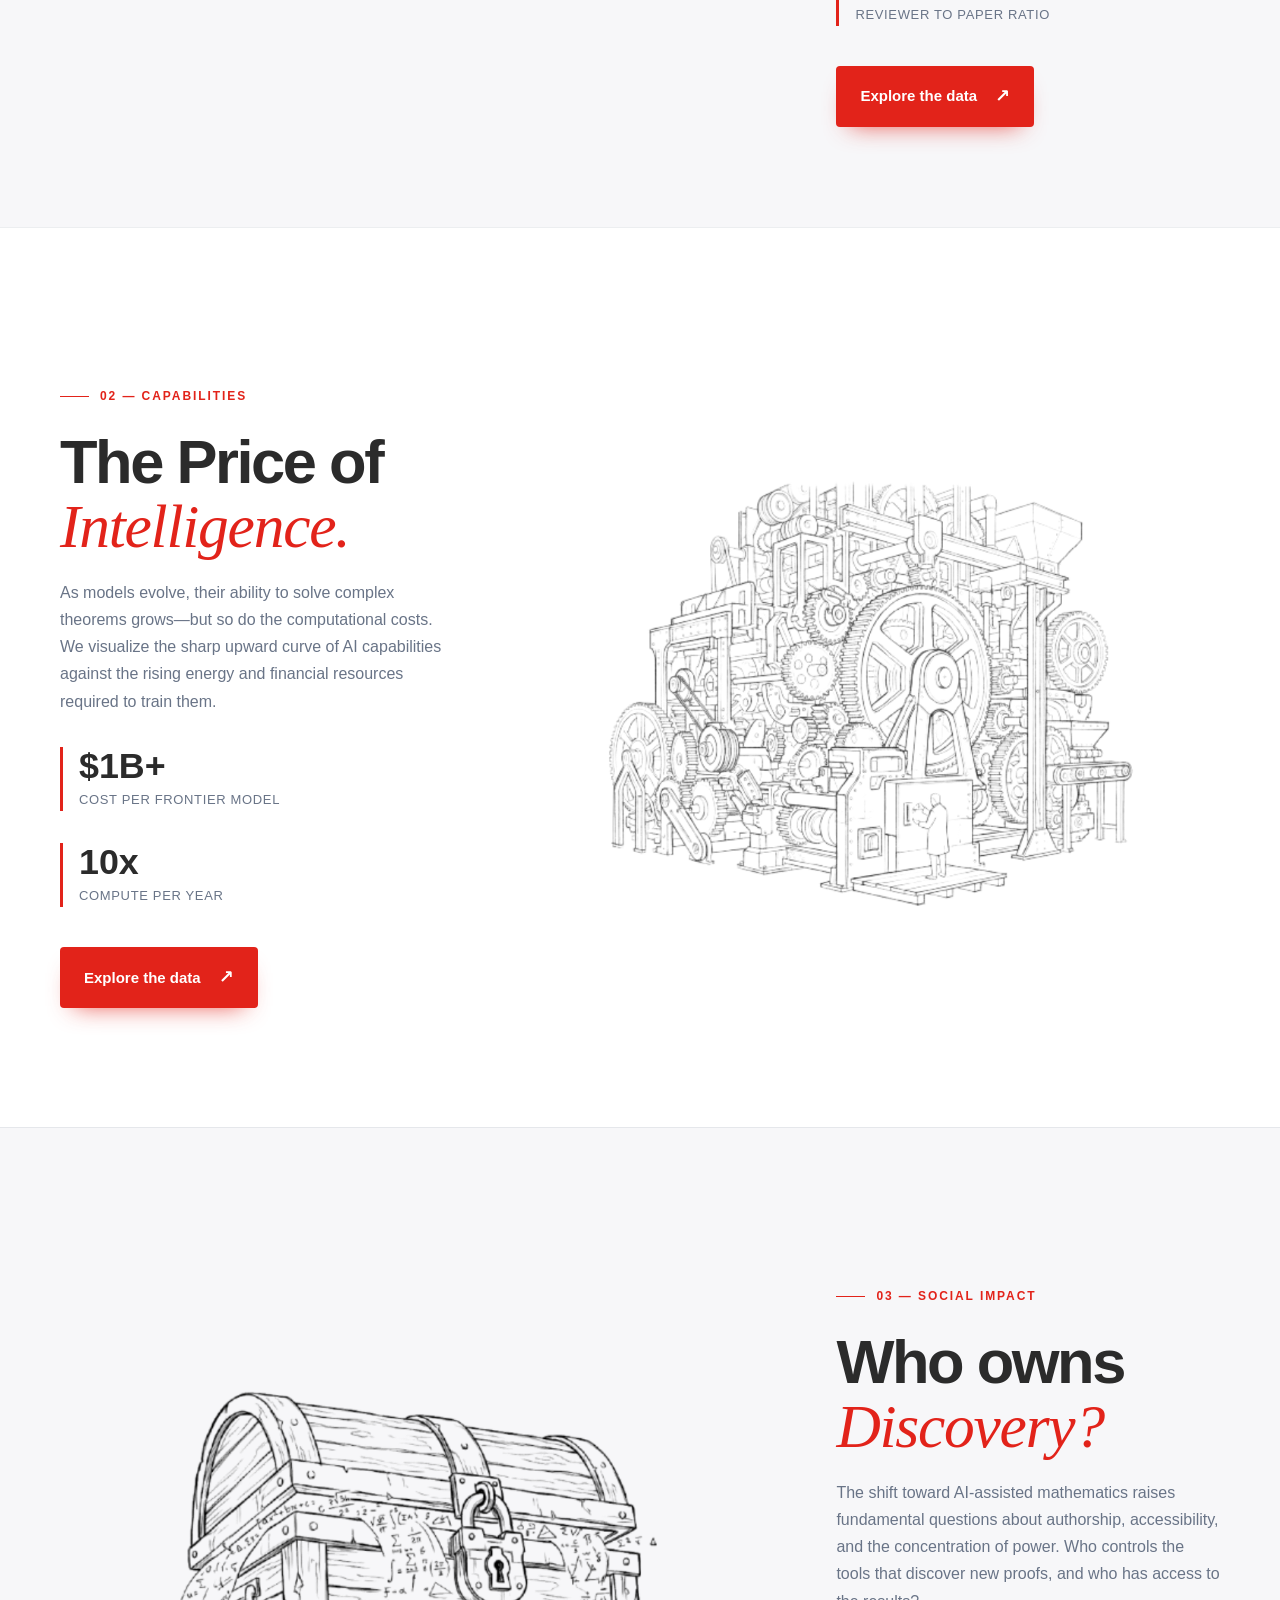
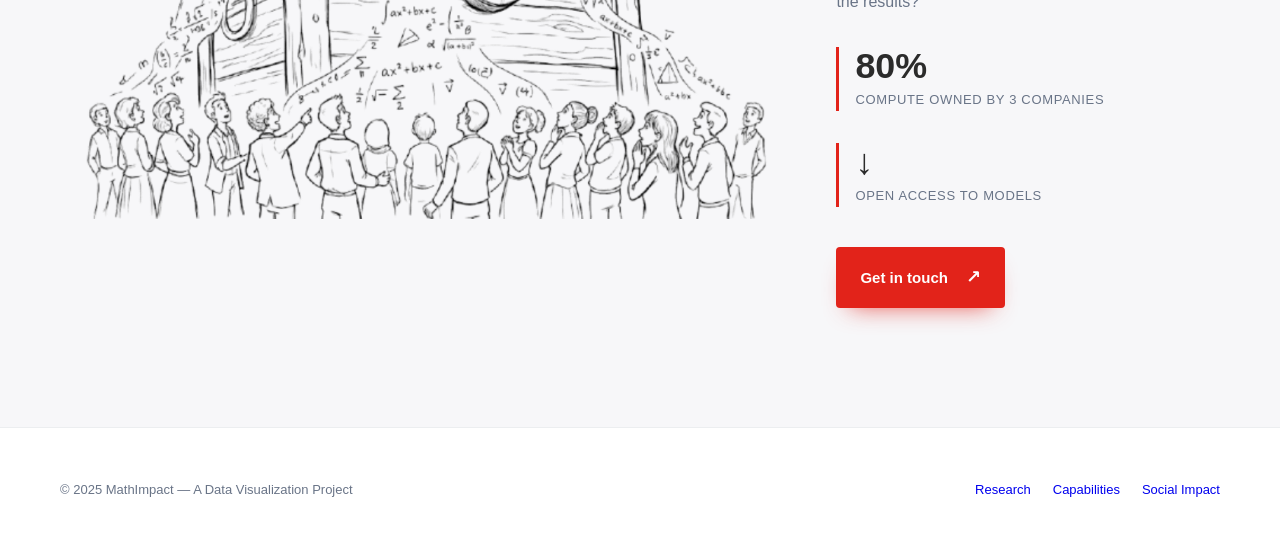
==== commit 35ff96d1: "Issue  #2" ====
--- a/index.html
+++ b/index.html
@@ -660,17 +660,19 @@
       let dpr   = 1;
 
       const CONFIG = {
-        density: 12000,
-        maxNodes: 130,
+        density: 4200,            // px² per nodo (più basso = più pallini)
+        minNodes: 110,
+        maxNodes: 280,
         linkDist: 150,
-        nodeRadius: [2, 4.5],
-        speed: 0.22,
+        nodeRadius: [3.2, 7],     // pallini più grossi
+        speed: [0.35, 0.8],       // modulo della velocità di base
         pointerRadius: 135,
-        pointerForce: 0.12,
-        maxSpeed: 2.2,
+        pointerForce: 0.16,
+        maxSpeed: 2.6,
         damping: 0.97,
+        shapes: ["circle"],
         nodeFill:   "rgba(244, 160, 154, 0.85)",
-        nodeStroke: "rgba(226, 35, 26, 0.55)"
+        nodeStroke: "rgba(226, 35, 26, 0.6)"
       };
 
       function resizeCanvas() {
@@ -688,12 +690,17 @@
       }
 
       function buildNodes(w, h) {
-        const target = Math.min(CONFIG.maxNodes, Math.round((w * h) / CONFIG.density));
+        const target = Math.max(
+          CONFIG.minNodes,
+          Math.min(CONFIG.maxNodes, Math.round((w * h) / CONFIG.density))
+        );
         nodes = [];
 
         for (let i = 0; i < target; i++) {
-          const bvx = (Math.random() - 0.5) * CONFIG.speed * 2;
-          const bvy = (Math.random() - 0.5) * CONFIG.speed * 2;
+          const angle = Math.random() * Math.PI * 2;
+          const speed = CONFIG.speed[0] + Math.random() * (CONFIG.speed[1] - CONFIG.speed[0]);
+          const bvx = Math.cos(angle) * speed;
+          const bvy = Math.sin(angle) * speed;
 
           nodes.push({
             x: Math.random() * w,
@@ -702,6 +709,8 @@
             baseVy: bvy,
             vx: bvx,
             vy: bvy,
+            rot: Math.random() * Math.PI,
+            shape: CONFIG.shapes[Math.floor(Math.random() * CONFIG.shapes.length)],
             r: CONFIG.nodeRadius[0] +
                Math.random() * (CONFIG.nodeRadius[1] - CONFIG.nodeRadius[0])
           });
@@ -728,7 +737,7 @@
               const d = Math.sqrt(d2);
               const alpha = 1 - d / CONFIG.linkDist;
 
-              ctx.strokeStyle = "rgba(226, 35, 26," + (0.16 * alpha).toFixed(3) + ")";
+              ctx.strokeStyle = "rgba(226, 35, 26," + (0.2 * alpha).toFixed(3) + ")";
               ctx.beginPath();
               ctx.moveTo(a.x, a.y);
               ctx.lineTo(b.x, b.y);
@@ -740,14 +749,36 @@
         for (let i = 0; i < nodes.length; i++) {
           const n = nodes[i];
 
+          const r = n.r;
+
+          ctx.save();
+          ctx.translate(n.x, n.y);
+          ctx.rotate(n.rot);
           ctx.beginPath();
-          ctx.arc(n.x, n.y, n.r, 0, Math.PI * 2);
+
+          if (n.shape === "circle") {
+            ctx.arc(0, 0, r, 0, Math.PI * 2);
+          } else if (n.shape === "square") {
+            ctx.rect(-r, -r, r * 2, r * 2);
+          } else if (n.shape === "triangle") {
+            ctx.moveTo(0, -r * 1.25);
+            ctx.lineTo(r * 1.1, r);
+            ctx.lineTo(-r * 1.1, r);
+            ctx.closePath();
+          } else {
+            ctx.moveTo(0, -r * 1.3);
+            ctx.lineTo(r, 0);
+            ctx.lineTo(0, r * 1.3);
+            ctx.lineTo(-r, 0);
+            ctx.closePath();
+          }
+
           ctx.fillStyle = CONFIG.nodeFill;
           ctx.fill();
-
-          ctx.lineWidth = 1.2;
+          ctx.lineWidth = 1.4;
           ctx.strokeStyle = CONFIG.nodeStroke;
           ctx.stroke();
+          ctx.restore();
         }
       }
 
@@ -780,6 +811,7 @@
             n.vy = (n.vy / speed) * CONFIG.maxSpeed;
           }
 
+          n.rot += 0.004;
           n.x += n.vx;
           n.y += n.vy;
 
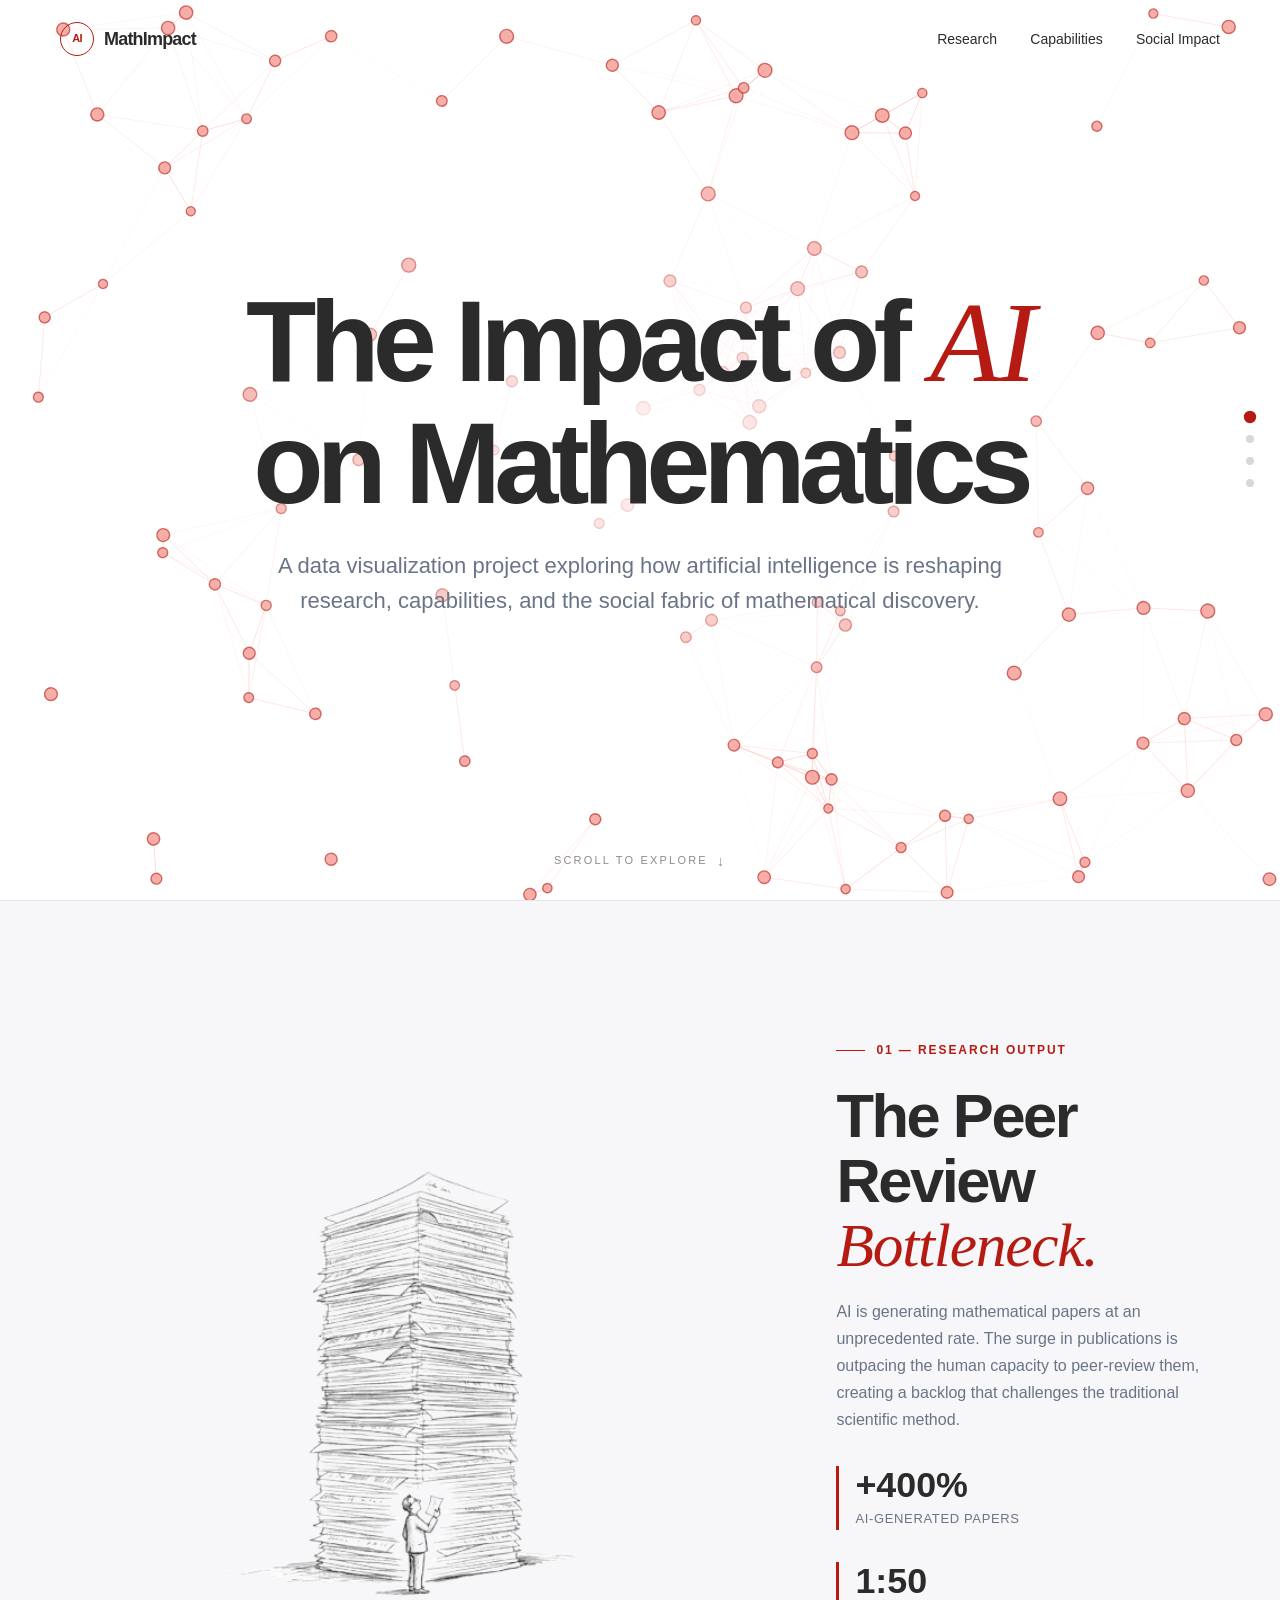
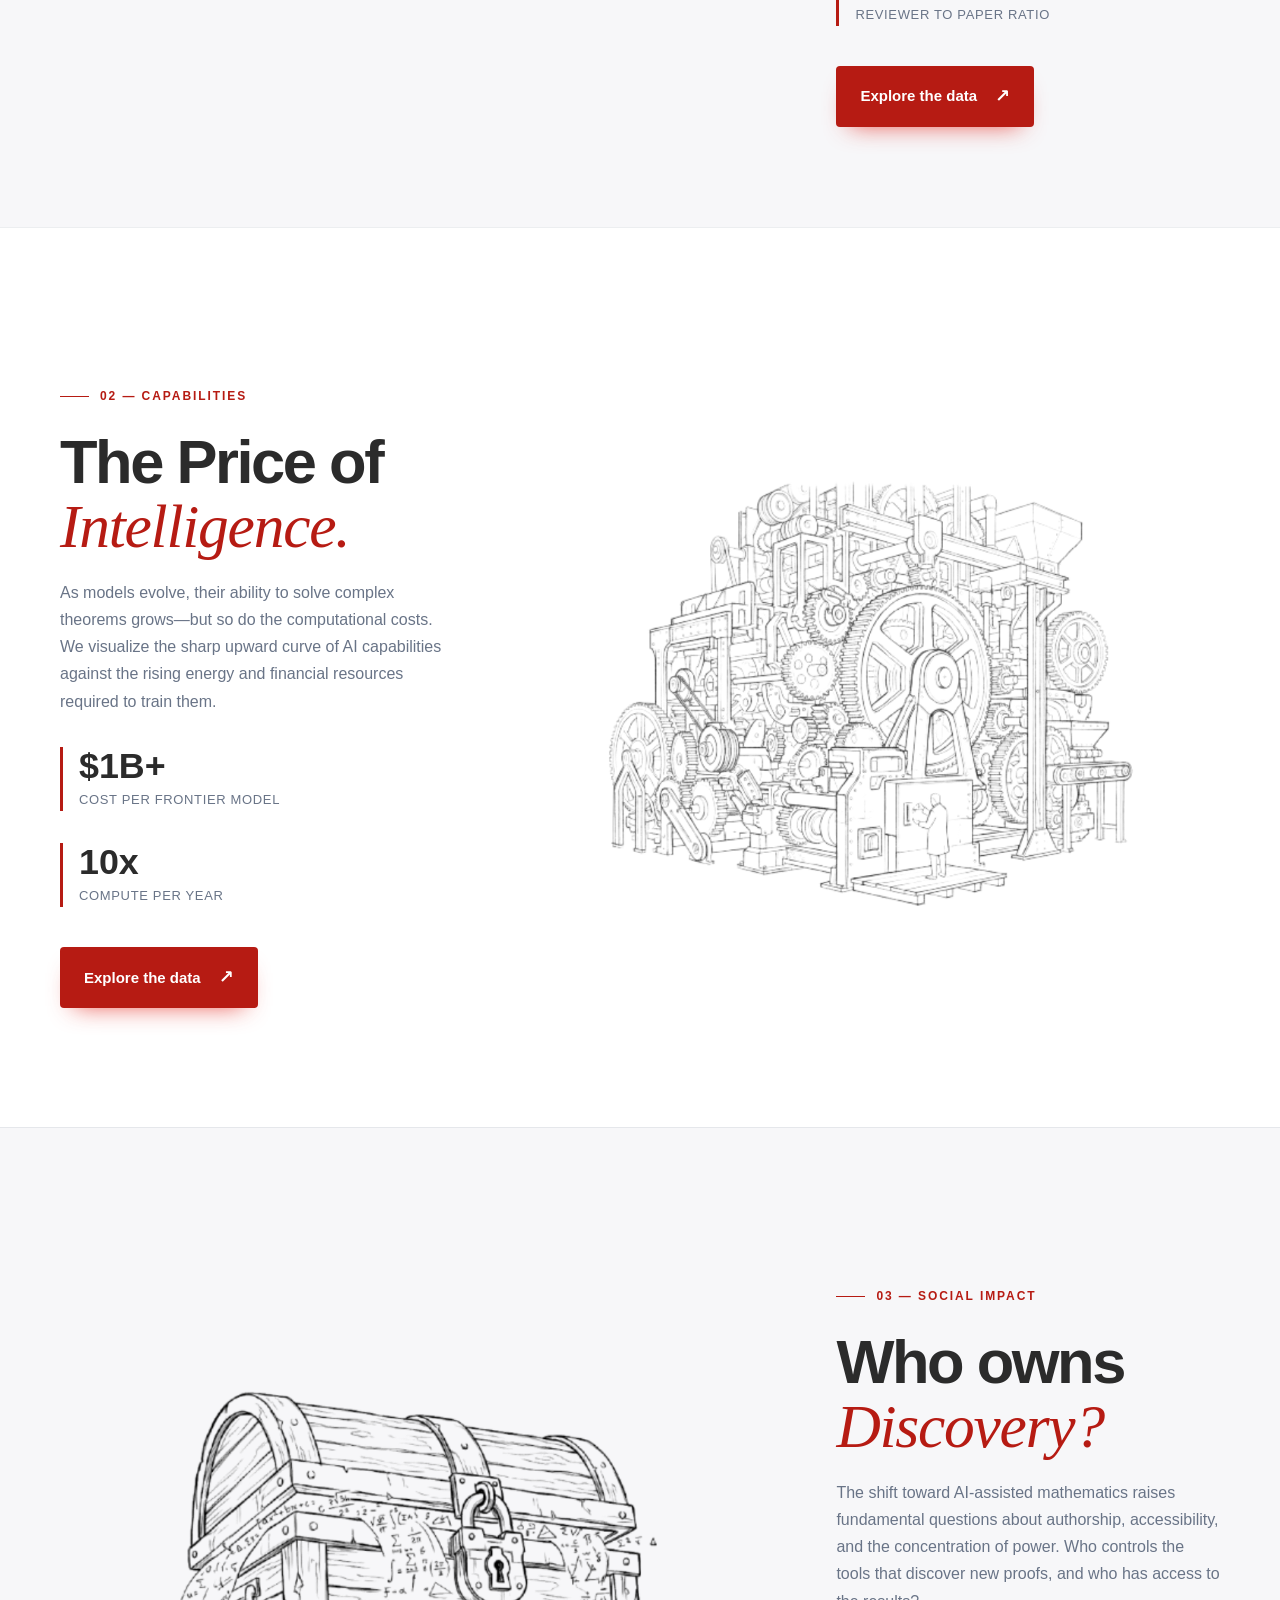
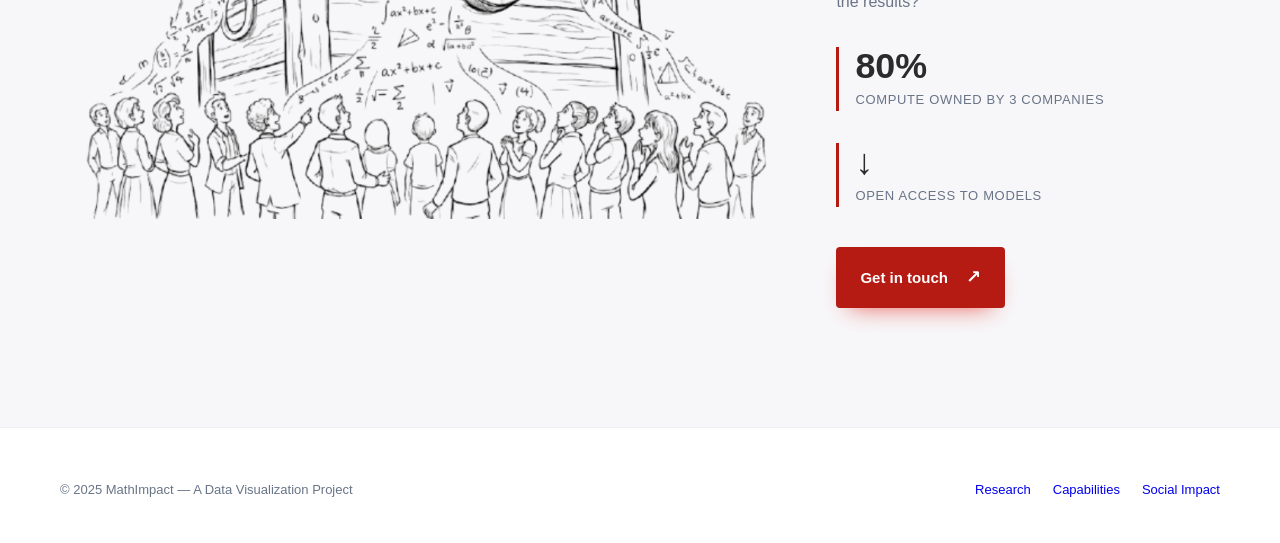
==== commit 059639dd: "update accent color and adjust visualization parameters for improved clarity" ====
--- a/index.html
+++ b/index.html
@@ -21,7 +21,7 @@
       --ease:       cubic-bezier(.22, .61, .36, 1);
 
       /* Data Viz Accent Colors */
-      --accent-red: #e2231a;
+      --accent-red: #b61b13;
       --accent-node: #f4a09a;
       --accent-line: rgba(226, 35, 26, .18);
     }
@@ -660,19 +660,19 @@
       let dpr   = 1;
 
       const CONFIG = {
-        density: 4200,            // px² per nodo (più basso = più pallini)
+        density: 12000,
         minNodes: 110,
         maxNodes: 280,
         linkDist: 150,
-        nodeRadius: [3.2, 7],     // pallini più grossi
-        speed: [0.35, 0.8],       // modulo della velocità di base
+        nodeRadius: [4.5, 7],
+        speed: [0.35, 0.5],
         pointerRadius: 135,
         pointerForce: 0.16,
         maxSpeed: 2.6,
         damping: 0.97,
         shapes: ["circle"],
         nodeFill:   "rgba(244, 160, 154, 0.85)",
-        nodeStroke: "rgba(226, 35, 26, 0.6)"
+        nodeStroke: "rgba(182, 27, 19, 0.6)"
       };
 
       function resizeCanvas() {
